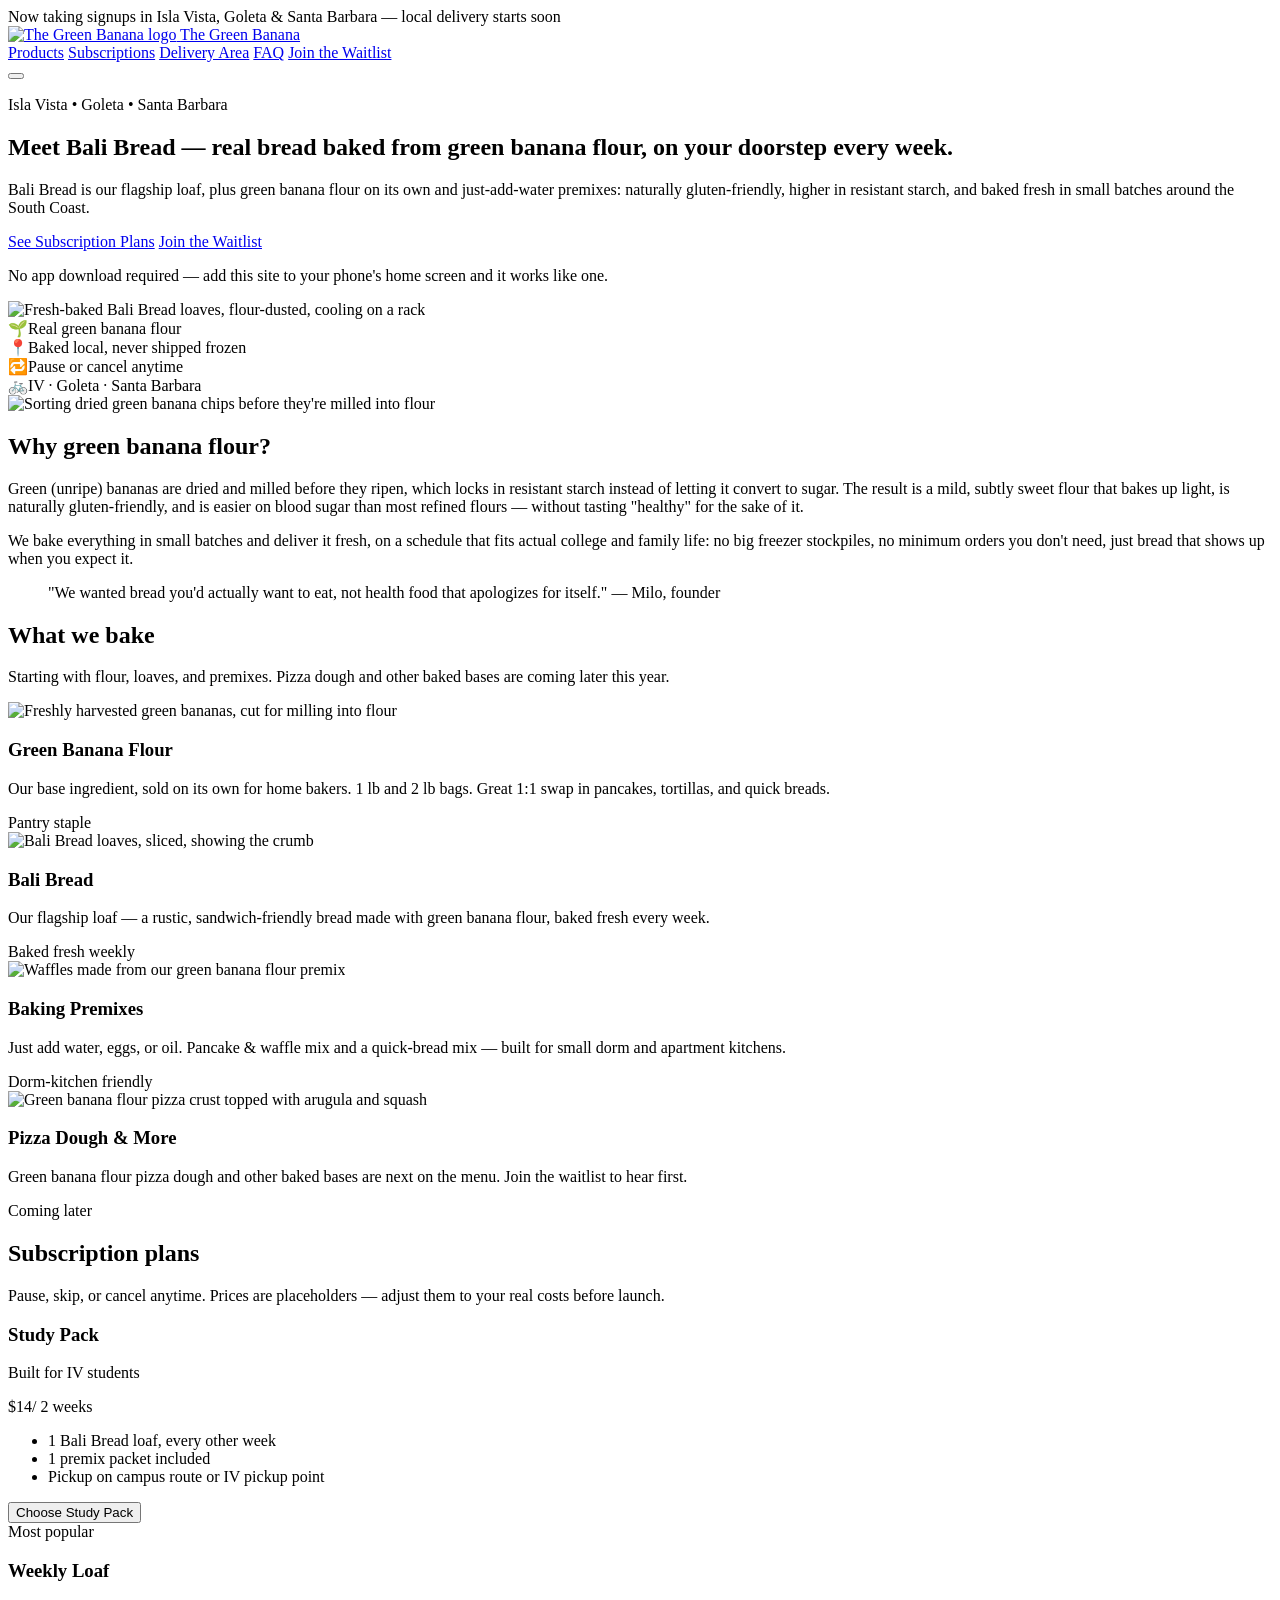
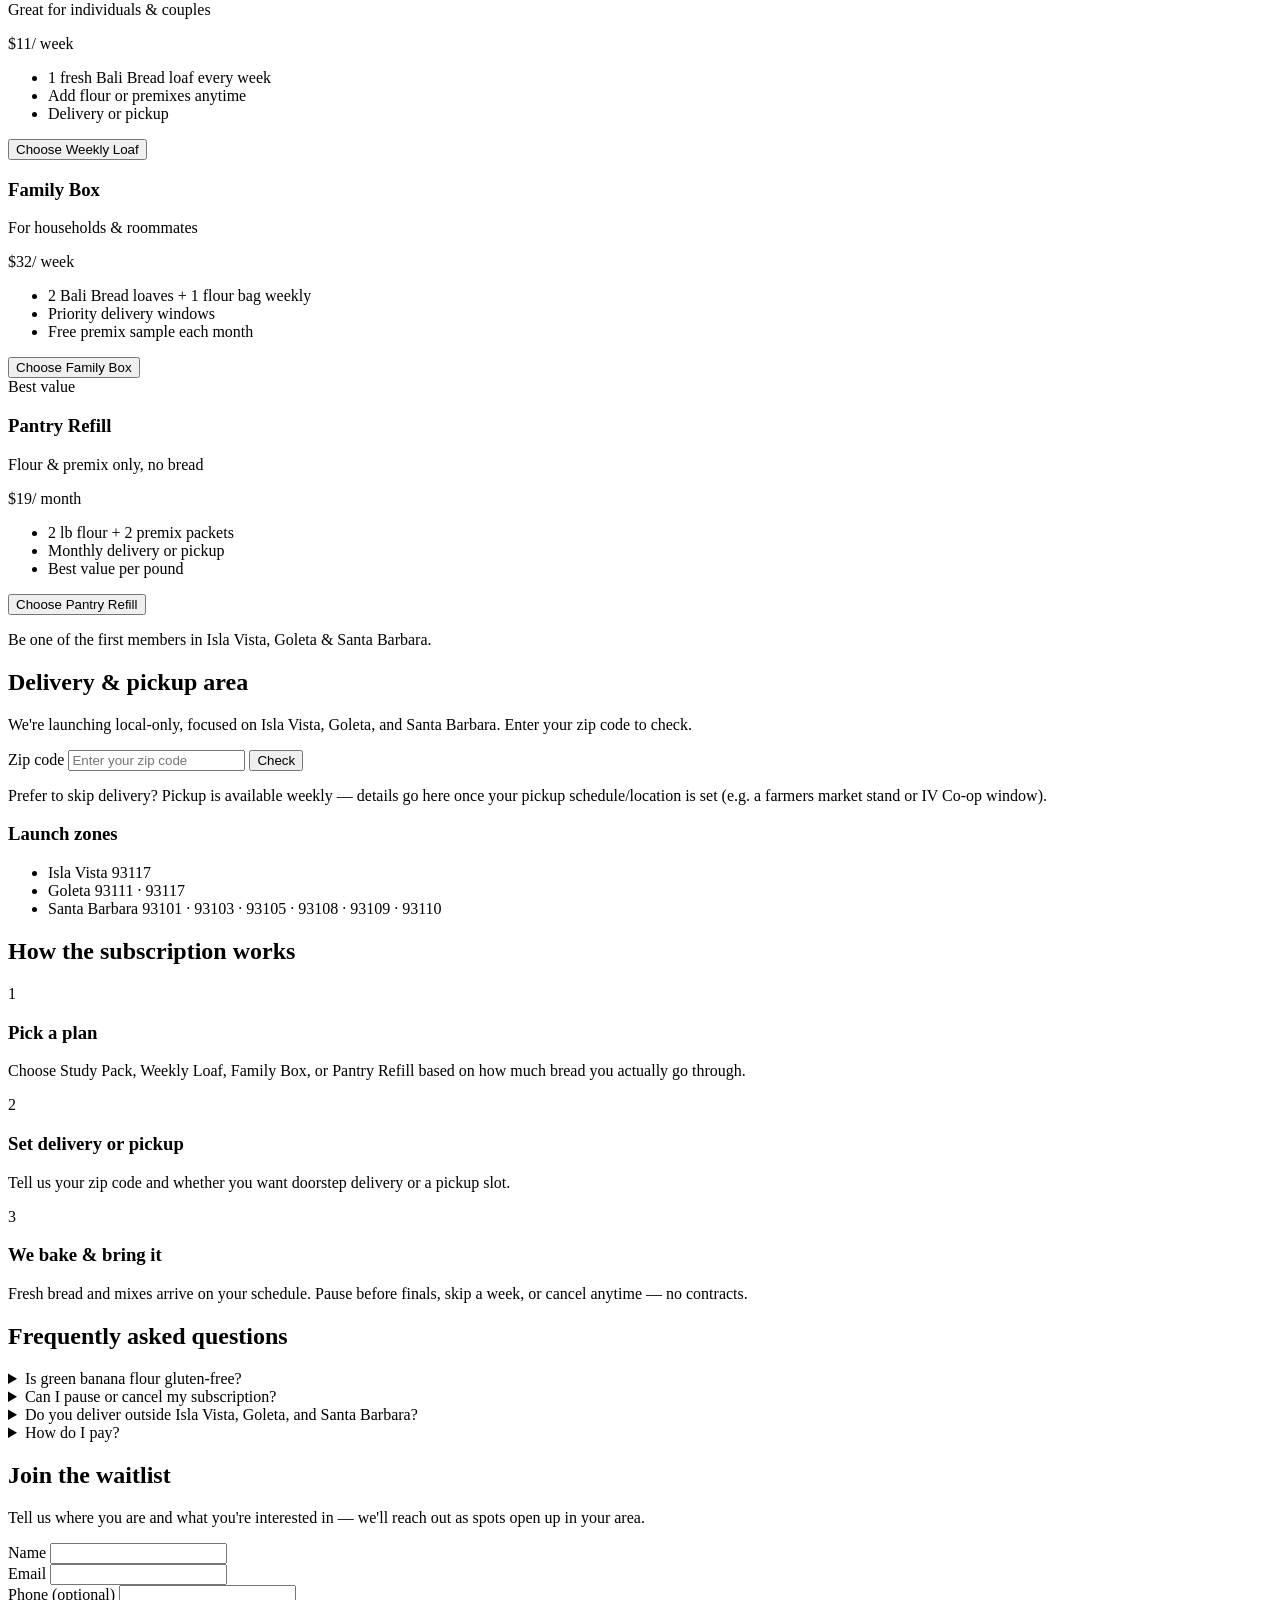
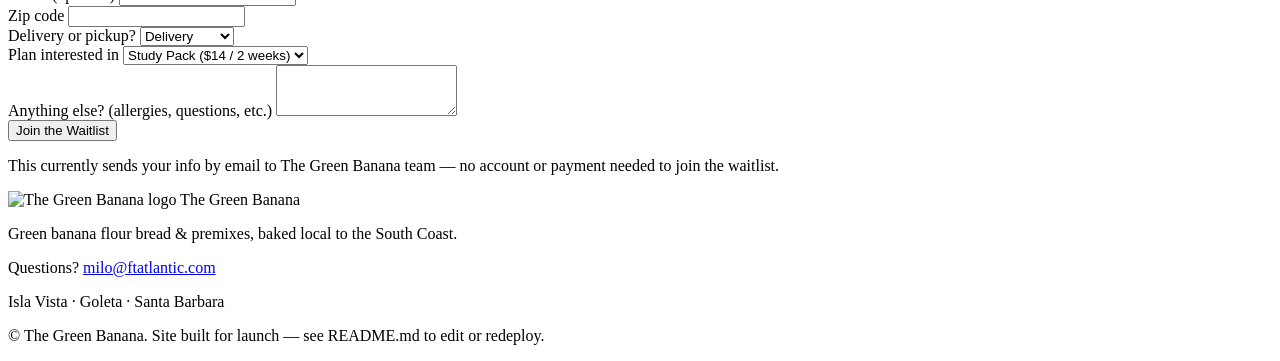
==== index.html @ 86f772ba "Add files via upload" ====
<!DOCTYPE html>
<html lang="en">
<head>
<meta charset="UTF-8">
<meta name="viewport" content="width=device-width, initial-scale=1.0">
<title>The Green Banana — Bali Bread &amp; Green Banana Flour, Delivered in IV, Goleta &amp; Santa Barbara</title>
<meta name="description" content="Weekly and biweekly subscriptions for Bali Bread — our green banana flour loaf — plus flour and baking premixes. Local to Isla Vista, Goleta, and Santa Barbara.">
<meta name="theme-color" content="#265930">
<link rel="manifest" href="manifest.json">
<link rel="icon" href="icons/icon-192.png">
<link rel="apple-touch-icon" href="icons/icon-192.png">
<link rel="preconnect" href="https://fonts.googleapis.com">
<link rel="preconnect" href="https://fonts.gstatic.com" crossorigin>
<link href="https://fonts.googleapis.com/css2?family=Poppins:wght@600;700;800;900&family=Inter:wght@400;500;600;700&display=swap" rel="stylesheet">
<link rel="stylesheet" href="css/style.css">
</head>
<body>

<!-- ============ BRAND NOTES ============ -->
<!--
  Brand: The Green Banana. First product: Bali Bread (our green banana
  flour loaf). Logo/colors are final (pulled from images/logo.png).
  Fonts and remaining copy can still be adjusted — see README.md.
-->

<div class="announce-bar">
  Now taking signups in Isla Vista, Goleta &amp; Santa Barbara &mdash; local delivery starts soon
</div>

<header class="site-header">
  <div class="wrap header-inner">
    <a class="logo" href="#top">
      <img class="logo-mark" src="images/logo.png" alt="The Green Banana logo">
      <span class="logo-text">The Green Banana</span>
    </a>
    <nav class="nav" aria-label="Primary">
      <a href="#products">Products</a>
      <a href="#plans">Subscriptions</a>
      <a href="#delivery">Delivery Area</a>
      <a href="#faq">FAQ</a>
      <a href="#signup" class="nav-cta">Join the Waitlist</a>
    </nav>
    <button class="nav-toggle" id="navToggle" aria-label="Open menu" aria-expanded="false">
      <span></span><span></span><span></span>
    </button>
  </div>
</header>

<main id="top">

  <!-- HERO -->
  <section class="hero">
    <div class="wrap hero-inner">
      <div class="hero-copy">
        <p class="eyebrow">Isla Vista &bull; Goleta &bull; Santa Barbara</p>
        <h1>Meet <span class="accent">Bali Bread</span> — real bread baked from green banana flour, on your doorstep every week.</h1>
        <p class="hero-sub">Bali Bread is our flagship loaf, plus green banana flour on its own and just-add-water premixes: naturally gluten-friendly, higher in resistant starch, and baked fresh in small batches around the South Coast.</p>
        <div class="hero-actions">
          <a href="#plans" class="btn btn-primary">See Subscription Plans</a>
          <a href="#signup" class="btn btn-ghost">Join the Waitlist</a>
        </div>
        <p class="hero-note">No app download required — add this site to your phone's home screen and it works like one.</p>
      </div>
      <div class="hero-art">
        <div class="hero-blob"></div>
        <img class="hero-photo" src="images/hero-bread.jpg" alt="Fresh-baked Bali Bread loaves, flour-dusted, cooling on a rack">
      </div>
    </div>
  </section>

  <!-- BENEFIT STRIP -->
  <section class="benefits">
    <div class="wrap benefits-inner">
      <div class="benefit"><span class="benefit-icon" aria-hidden="true">🌱</span>Real green banana flour</div>
      <div class="benefit"><span class="benefit-icon" aria-hidden="true">📍</span>Baked local, never shipped frozen</div>
      <div class="benefit"><span class="benefit-icon" aria-hidden="true">🔁</span>Pause or cancel anytime</div>
      <div class="benefit"><span class="benefit-icon" aria-hidden="true">🚲</span>IV &middot; Goleta &middot; Santa Barbara</div>
    </div>
  </section>

  <!-- STORY -->
  <section class="story">
    <div class="wrap story-inner">
      <div class="story-art">
        <img class="story-photo" src="images/story-process.jpg" alt="Sorting dried green banana chips before they're milled into flour">
      </div>
      <div class="story-copy">
        <h2>Why green banana flour?</h2>
        <p>Green (unripe) bananas are dried and milled before they ripen, which locks in resistant starch instead of letting it convert to sugar. The result is a mild, subtly sweet flour that bakes up light, is naturally gluten-friendly, and is easier on blood sugar than most refined flours — without tasting "healthy" for the sake of it.</p>
        <p>We bake everything in small batches and deliver it fresh, on a schedule that fits actual college and family life: no big freezer stockpiles, no minimum orders you don't need, just bread that shows up when you expect it.</p>
        <blockquote class="pull-quote">
          "We wanted bread you'd actually want to eat, not health food that apologizes for itself."
          <span class="pull-quote-attr">— Milo, founder</span>
        </blockquote>
      </div>
    </div>
  </section>

  <!-- PRODUCTS -->
  <section id="products" class="products">
    <div class="wrap">
      <h2 class="section-title">What we bake</h2>
      <p class="section-sub">Starting with flour, loaves, and premixes. Pizza dough and other baked bases are coming later this year.</p>

      <div class="product-grid">
        <article class="product-card">
          <div class="product-photo"><img src="images/product-flour.jpg" alt="Freshly harvested green bananas, cut for milling into flour"></div>
          <div class="product-card-body">
            <h3>Green Banana Flour</h3>
            <p>Our base ingredient, sold on its own for home bakers. 1 lb and 2 lb bags. Great 1:1 swap in pancakes, tortillas, and quick breads.</p>
            <span class="tag">Pantry staple</span>
          </div>
        </article>

        <article class="product-card">
          <div class="product-photo"><img src="images/product-bali-bread.jpg" alt="Bali Bread loaves, sliced, showing the crumb"></div>
          <div class="product-card-body">
            <h3>Bali Bread</h3>
            <p>Our flagship loaf — a rustic, sandwich-friendly bread made with green banana flour, baked fresh every week.</p>
            <span class="tag">Baked fresh weekly</span>
          </div>
        </article>

        <article class="product-card">
          <div class="product-photo"><img src="images/product-premixes.jpg" alt="Waffles made from our green banana flour premix"></div>
          <div class="product-card-body">
            <h3>Baking Premixes</h3>
            <p>Just add water, eggs, or oil. Pancake &amp; waffle mix and a quick-bread mix — built for small dorm and apartment kitchens.</p>
            <span class="tag">Dorm-kitchen friendly</span>
          </div>
        </article>

        <article class="product-card product-card--soon">
          <div class="product-photo"><img src="images/product-pizza-soon.jpg" alt="Green banana flour pizza crust topped with arugula and squash"></div>
          <div class="product-card-body">
            <h3>Pizza Dough &amp; More</h3>
            <p>Green banana flour pizza dough and other baked bases are next on the menu. Join the waitlist to hear first.</p>
            <span class="tag tag-soon">Coming later</span>
          </div>
        </article>
      </div>
    </div>
  </section>

  <!-- PLANS -->
  <section id="plans" class="plans">
    <div class="wrap">
      <h2 class="section-title">Subscription plans</h2>
      <p class="section-sub">Pause, skip, or cancel anytime. Prices are placeholders — adjust them to your real costs before launch.</p>

      <div class="plan-grid">

        <article class="plan-card" data-plan="student">
          <h3>Study Pack</h3>
          <p class="plan-audience">Built for IV students</p>
          <p class="plan-price">$14<span>/ 2 weeks</span></p>
          <ul class="plan-features">
            <li>1 Bali Bread loaf, every other week</li>
            <li>1 premix packet included</li>
            <li>Pickup on campus route or IV pickup point</li>
          </ul>
          <button class="btn btn-primary plan-btn" data-plan-name="Study Pack">Choose Study Pack</button>
        </article>

        <article class="plan-card plan-card--popular" data-plan="weekly">
          <div class="plan-ribbon">Most popular</div>
          <h3>Weekly Loaf</h3>
          <p class="plan-audience">Great for individuals &amp; couples</p>
          <p class="plan-price">$11<span>/ week</span></p>
          <ul class="plan-features">
            <li>1 fresh Bali Bread loaf every week</li>
            <li>Add flour or premixes anytime</li>
            <li>Delivery or pickup</li>
          </ul>
          <button class="btn btn-primary plan-btn" data-plan-name="Weekly Loaf">Choose Weekly Loaf</button>
        </article>

        <article class="plan-card" data-plan="family">
          <h3>Family Box</h3>
          <p class="plan-audience">For households &amp; roommates</p>
          <p class="plan-price">$32<span>/ week</span></p>
          <ul class="plan-features">
            <li>2 Bali Bread loaves + 1 flour bag weekly</li>
            <li>Priority delivery windows</li>
            <li>Free premix sample each month</li>
          </ul>
          <button class="btn btn-primary plan-btn" data-plan-name="Family Box">Choose Family Box</button>
        </article>

        <article class="plan-card" data-plan="pantry">
          <div class="plan-ribbon plan-ribbon--alt">Best value</div>
          <h3>Pantry Refill</h3>
          <p class="plan-audience">Flour &amp; premix only, no bread</p>
          <p class="plan-price">$19<span>/ month</span></p>
          <ul class="plan-features">
            <li>2 lb flour + 2 premix packets</li>
            <li>Monthly delivery or pickup</li>
            <li>Best value per pound</li>
          </ul>
          <button class="btn btn-primary plan-btn" data-plan-name="Pantry Refill">Choose Pantry Refill</button>
        </article>

      </div>
      <p class="plan-founding">Be one of the first members in Isla Vista, Goleta &amp; Santa Barbara.</p>
      <p class="plan-fineprint" id="checkoutNote"></p>
    </div>
  </section>

  <!-- DELIVERY AREA -->
  <section id="delivery" class="delivery">
    <div class="wrap delivery-inner">
      <div>
        <h2 class="section-title">Delivery &amp; pickup area</h2>
        <p class="section-sub">We're launching local-only, focused on Isla Vista, Goleta, and Santa Barbara. Enter your zip code to check.</p>
        <form id="zipForm" class="zip-form" autocomplete="off">
          <label for="zipInput" class="visually-hidden">Zip code</label>
          <input type="text" id="zipInput" inputmode="numeric" pattern="[0-9]{5}" maxlength="5" placeholder="Enter your zip code" required>
          <button type="submit" class="btn btn-primary">Check</button>
        </form>
        <p id="zipResult" class="zip-result" role="status"></p>
        <p class="delivery-note">Prefer to skip delivery? Pickup is available weekly — details go here once your pickup schedule/location is set (e.g. a farmers market stand or IV Co-op window).</p>
      </div>
      <div class="delivery-zones" aria-hidden="true">
        <h3>Launch zones</h3>
        <ul>
          <li>Isla Vista <span>93117</span></li>
          <li>Goleta <span>93111 &middot; 93117</span></li>
          <li>Santa Barbara <span>93101 &middot; 93103 &middot; 93105 &middot; 93108 &middot; 93109 &middot; 93110</span></li>
        </ul>
      </div>
    </div>
  </section>

  <!-- HOW IT WORKS -->
  <section class="how">
    <div class="wrap">
      <h2 class="section-title">How the subscription works</h2>
      <div class="how-grid">
        <div class="how-step">
          <div class="how-num">1</div>
          <h3>Pick a plan</h3>
          <p>Choose Study Pack, Weekly Loaf, Family Box, or Pantry Refill based on how much bread you actually go through.</p>
        </div>
        <div class="how-step">
          <div class="how-num">2</div>
          <h3>Set delivery or pickup</h3>
          <p>Tell us your zip code and whether you want doorstep delivery or a pickup slot.</p>
        </div>
        <div class="how-step">
          <div class="how-num">3</div>
          <h3>We bake &amp; bring it</h3>
          <p>Fresh bread and mixes arrive on your schedule. Pause before finals, skip a week, or cancel anytime — no contracts.</p>
        </div>
      </div>
    </div>
  </section>

  <!-- FAQ -->
  <section id="faq" class="faq">
    <div class="wrap">
      <h2 class="section-title">Frequently asked questions</h2>
      <div class="faq-list">
        <details>
          <summary>Is green banana flour gluten-free?</summary>
          <p>Green banana flour itself is naturally gluten-free. Some of our loaves are blended with wheat flour for texture — check each product's label. A fully gluten-free loaf option can be added here once you confirm your recipes and kitchen cross-contamination setup.</p>
        </details>
        <details>
          <summary>Can I pause or cancel my subscription?</summary>
          <p>Yes — pause, skip a delivery, change your plan, or cancel anytime from your confirmation email or by contacting us directly. (Self-service plan management can be added once real payments are connected — see the launch guide.)</p>
        </details>
        <details>
          <summary>Do you deliver outside Isla Vista, Goleta, and Santa Barbara?</summary>
          <p>Not yet. We're starting hyper-local so every loaf is fresh. Join the waitlist and tell us your area — expansion plans will follow demand.</p>
        </details>
        <details>
          <summary>How do I pay?</summary>
          <p>We're finalizing online payments. For now, join the waitlist and we'll follow up with how to start your subscription and pay for your first box.</p>
        </details>
      </div>
    </div>
  </section>

  <!-- SIGNUP -->
  <section id="signup" class="signup">
    <div class="wrap signup-inner">
      <div>
        <h2 class="section-title">Join the waitlist</h2>
        <p class="section-sub">Tell us where you are and what you're interested in — we'll reach out as spots open up in your area.</p>
      </div>
      <form id="signupForm" class="signup-form">
        <div class="form-row">
          <label for="nameInput">Name</label>
          <input type="text" id="nameInput" name="name" required>
        </div>
        <div class="form-row">
          <label for="emailInput">Email</label>
          <input type="email" id="emailInput" name="email" required>
        </div>
        <div class="form-row">
          <label for="phoneInput">Phone (optional)</label>
          <input type="tel" id="phoneInput" name="phone">
        </div>
        <div class="form-row">
          <label for="signupZip">Zip code</label>
          <input type="text" id="signupZip" name="zip" inputmode="numeric" pattern="[0-9]{5}" maxlength="5" required>
        </div>
        <div class="form-row">
          <label for="fulfillmentSelect">Delivery or pickup?</label>
          <select id="fulfillmentSelect" name="fulfillment">
            <option value="Delivery">Delivery</option>
            <option value="Pickup">Pickup</option>
            <option value="Not sure yet">Not sure yet</option>
          </select>
        </div>
        <div class="form-row">
          <label for="planSelect">Plan interested in</label>
          <select id="planSelect" name="plan">
            <option value="Study Pack">Study Pack ($14 / 2 weeks)</option>
            <option value="Weekly Loaf">Weekly Loaf ($11 / week)</option>
            <option value="Family Box">Family Box ($32 / week)</option>
            <option value="Pantry Refill">Pantry Refill ($19 / month)</option>
            <option value="Not sure yet">Not sure yet</option>
          </select>
        </div>
        <div class="form-row form-row--full">
          <label for="notesInput">Anything else? (allergies, questions, etc.)</label>
          <textarea id="notesInput" name="notes" rows="3"></textarea>
        </div>
        <button type="submit" class="btn btn-primary form-submit">Join the Waitlist</button>
        <p id="signupStatus" class="signup-status" role="status"></p>
        <p class="signup-fineprint">This currently sends your info by email to The Green Banana team — no account or payment needed to join the waitlist.</p>
      </form>
    </div>
  </section>

</main>

<footer class="site-footer">
  <div class="wrap footer-inner">
    <div>
      <img class="logo-mark logo-mark--footer" src="images/logo.png" alt="The Green Banana logo">
      <span class="logo-text">The Green Banana</span>
      <p class="footer-tag">Green banana flour bread &amp; premixes, baked local to the South Coast.</p>
    </div>
    <div class="footer-contact">
      <p>Questions? <a href="mailto:milo@ftatlantic.com">milo@ftatlantic.com</a></p>
      <p class="footer-note">Isla Vista &middot; Goleta &middot; Santa Barbara</p>
    </div>
  </div>
  <p class="footer-fine">&copy; <span id="year"></span> The Green Banana. Site built for launch — see README.md to edit or redeploy.</p>
</footer>

<script src="js/app.js"></script>
</body>
</html>
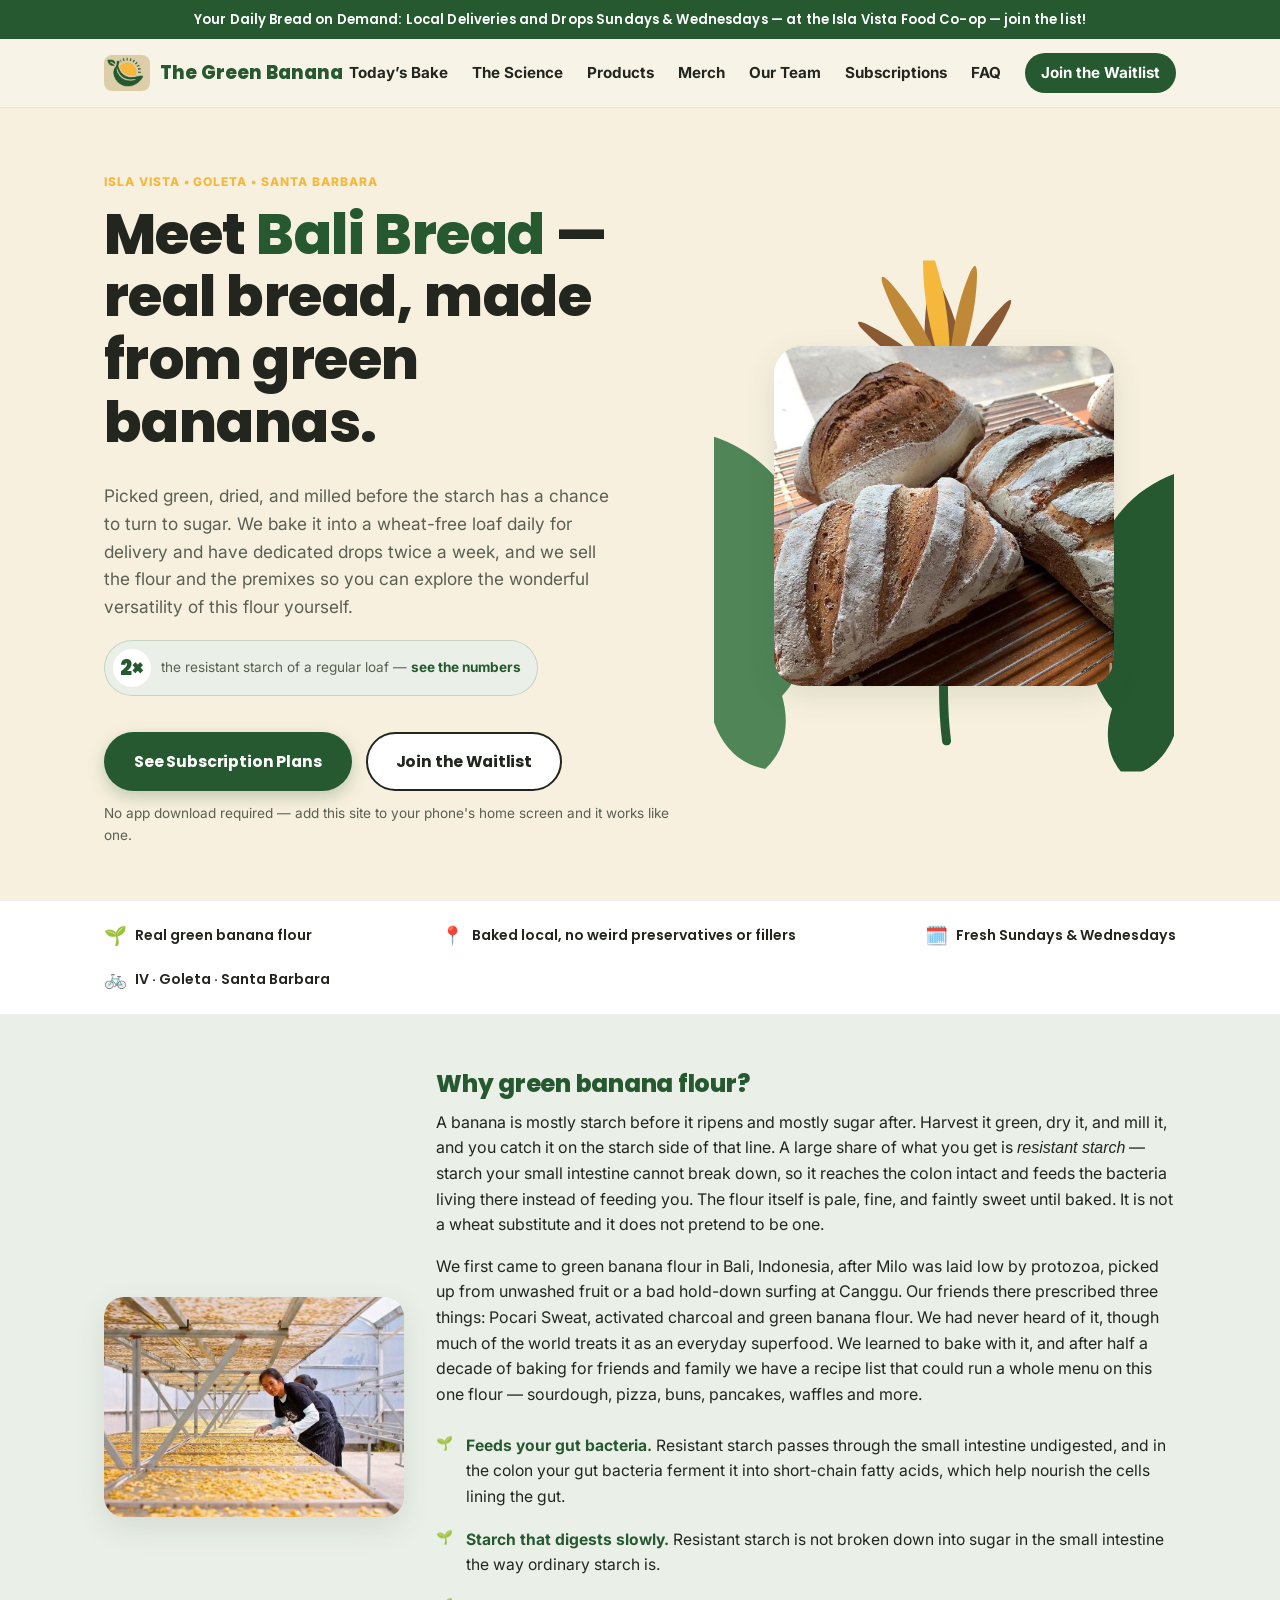
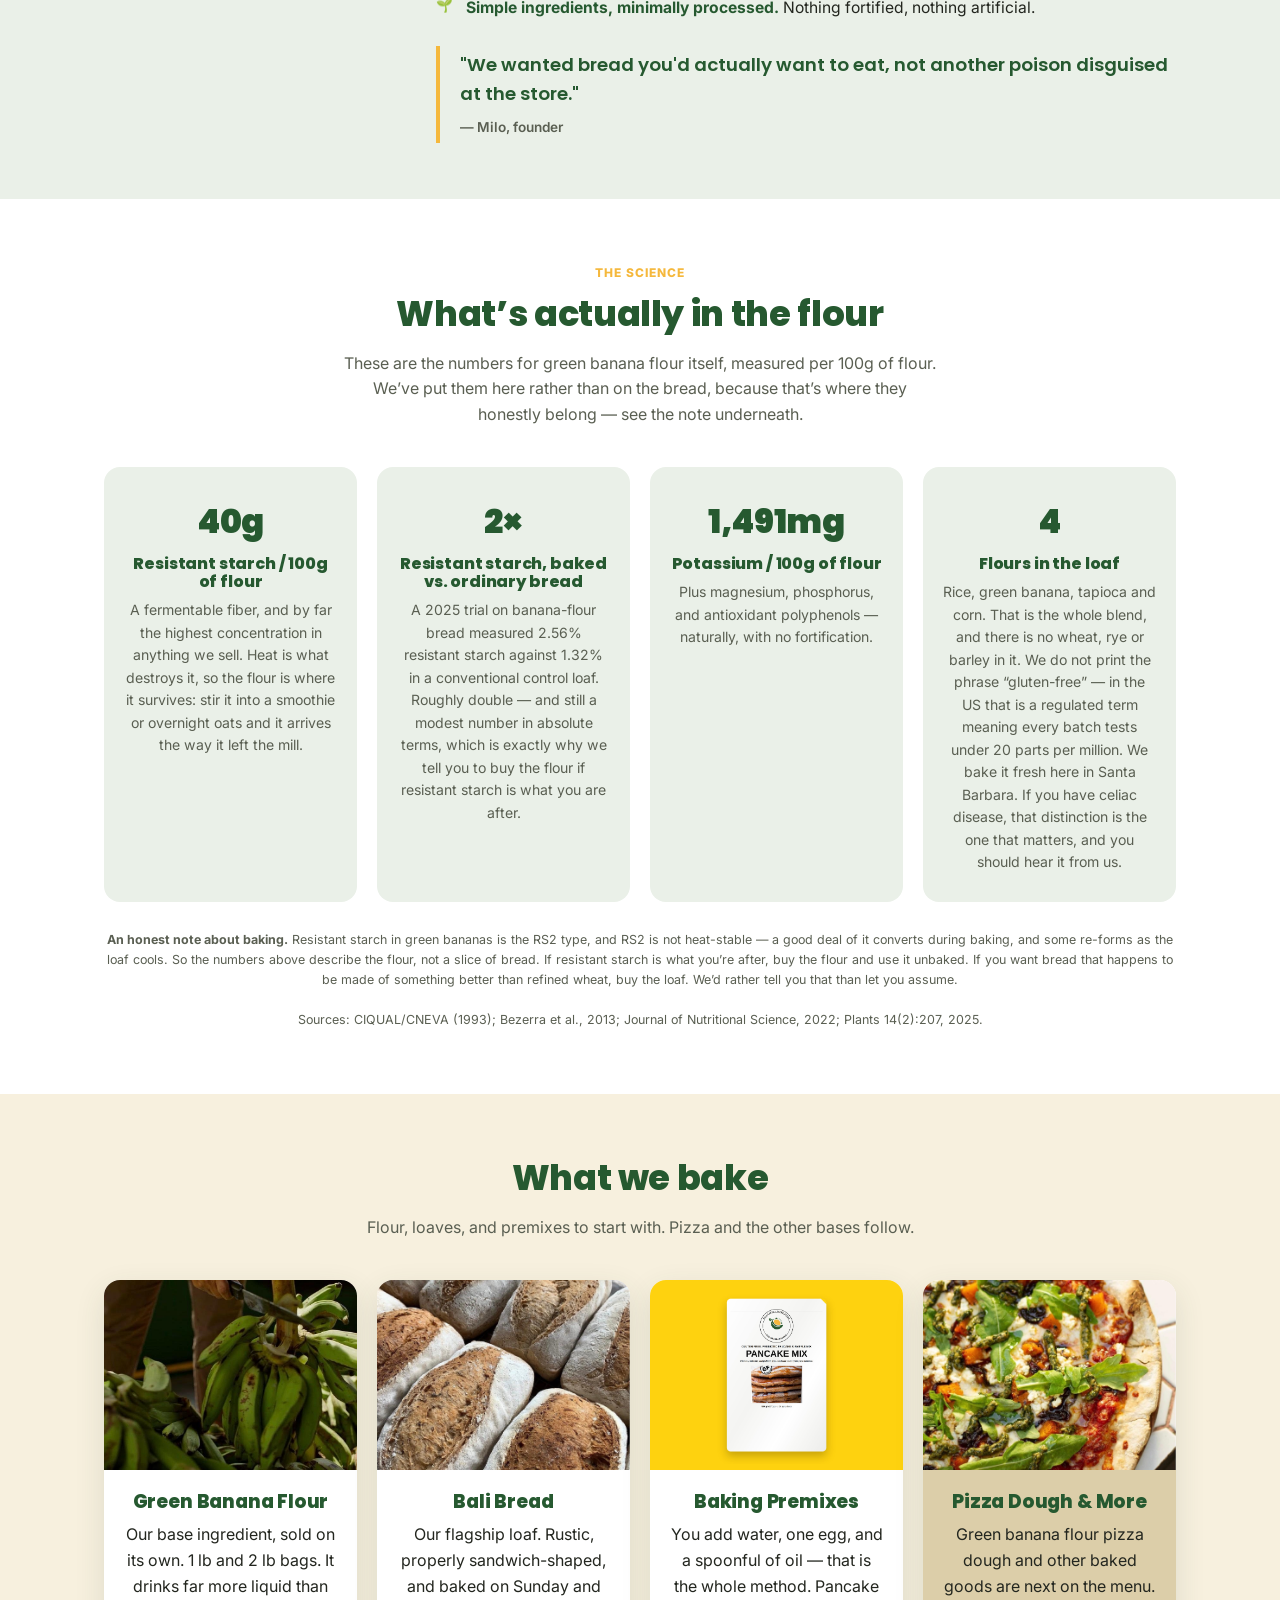
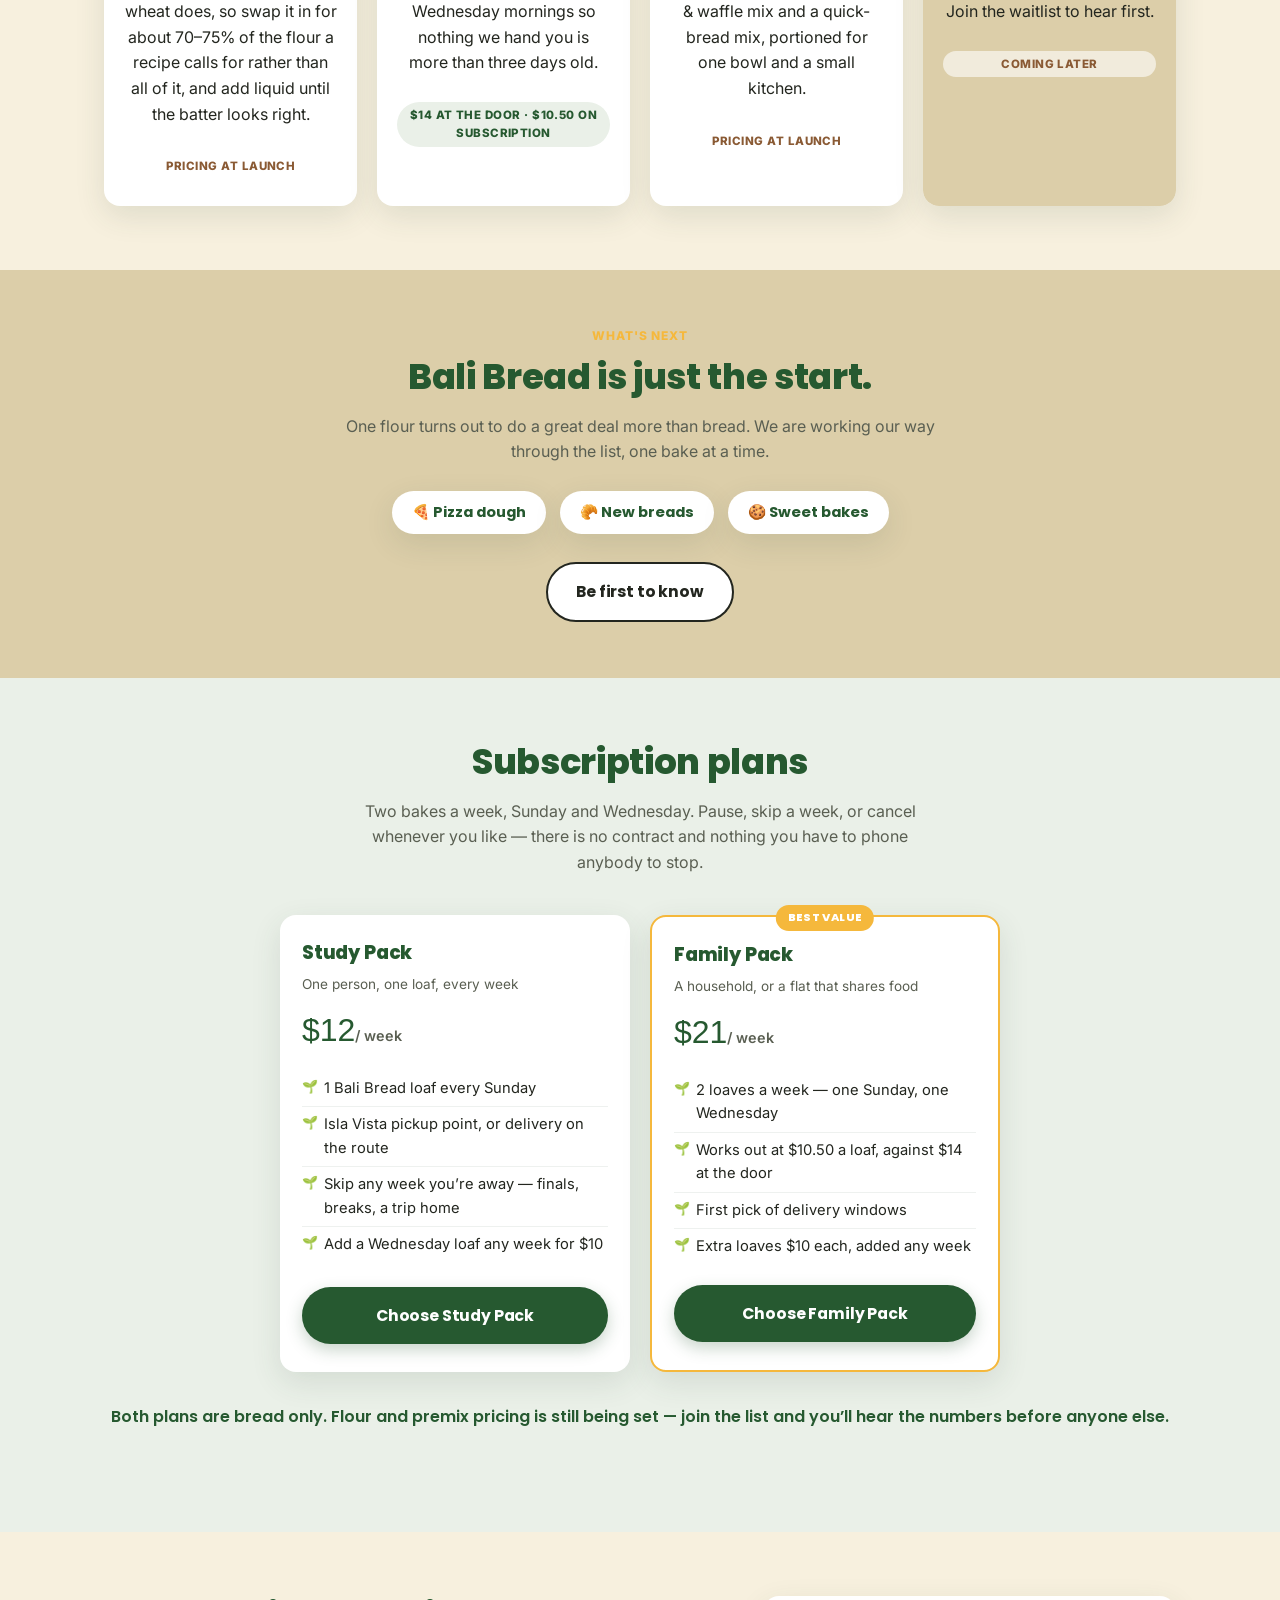
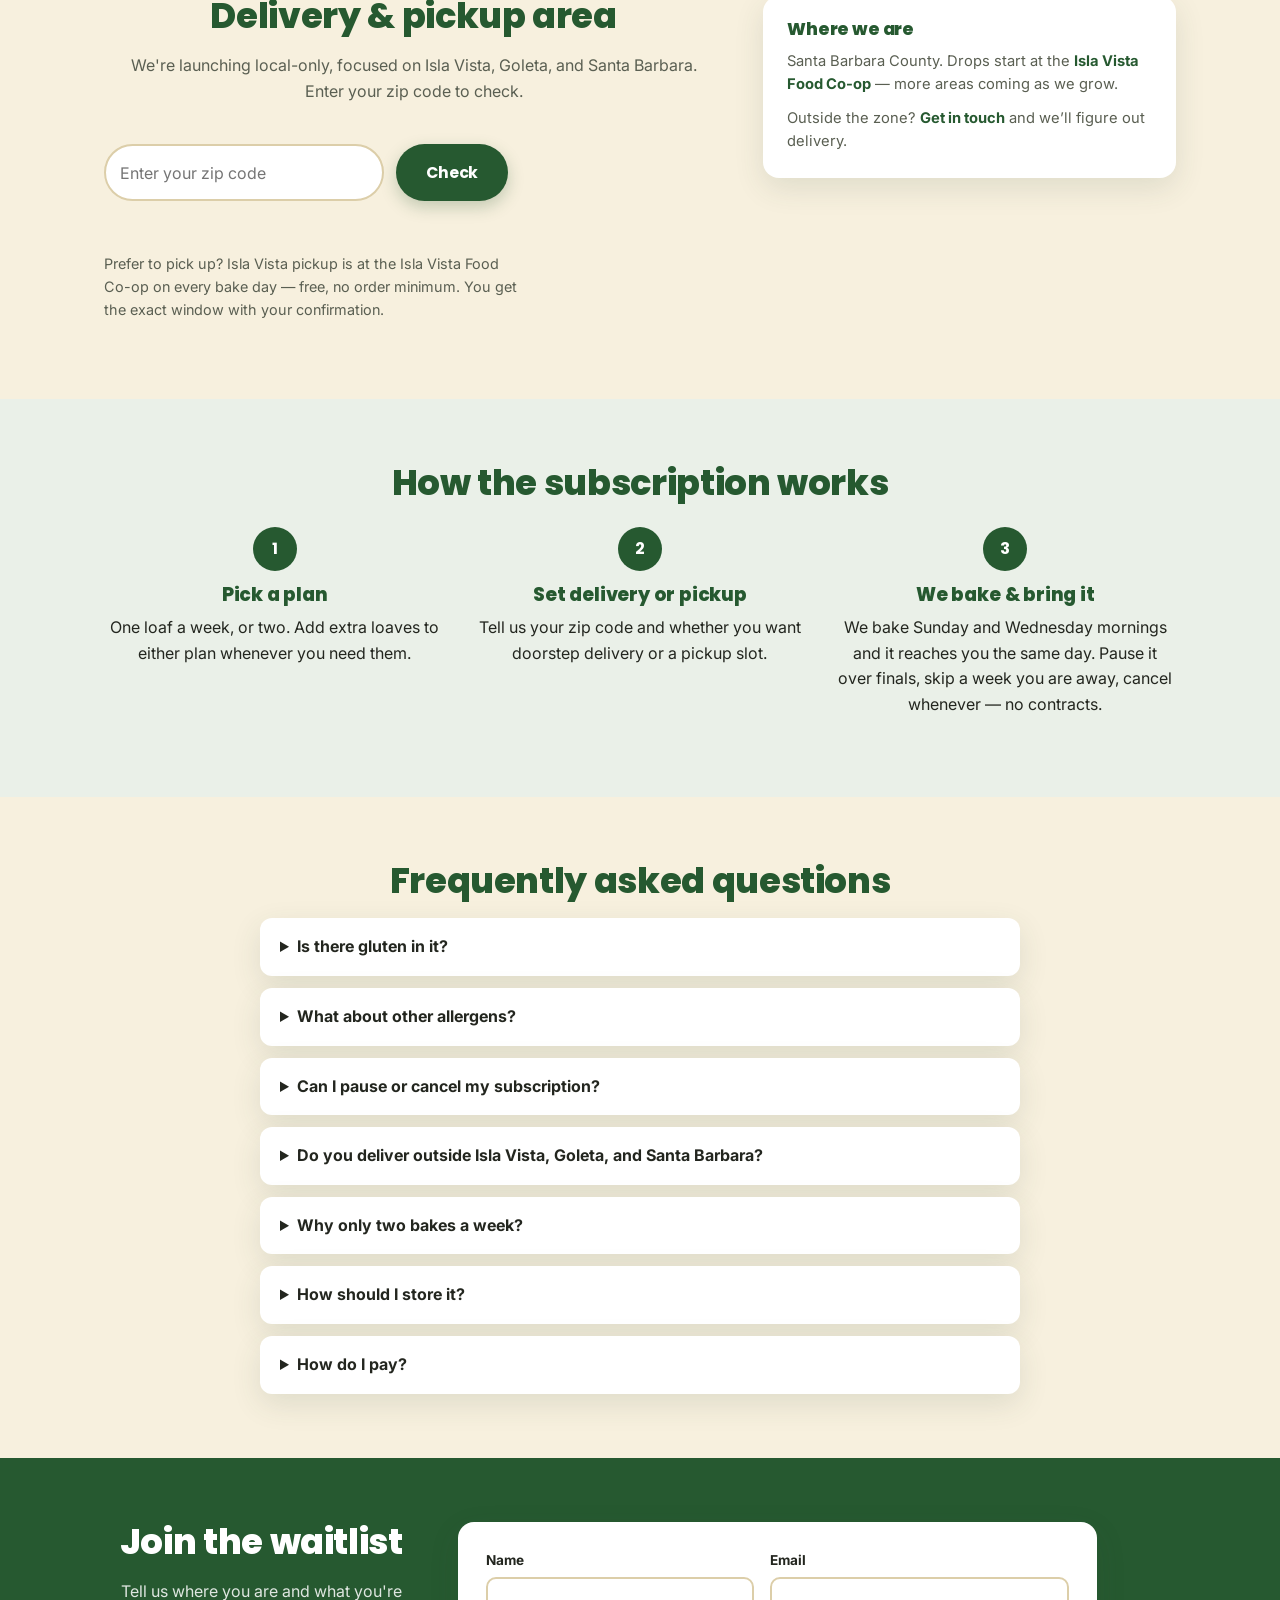
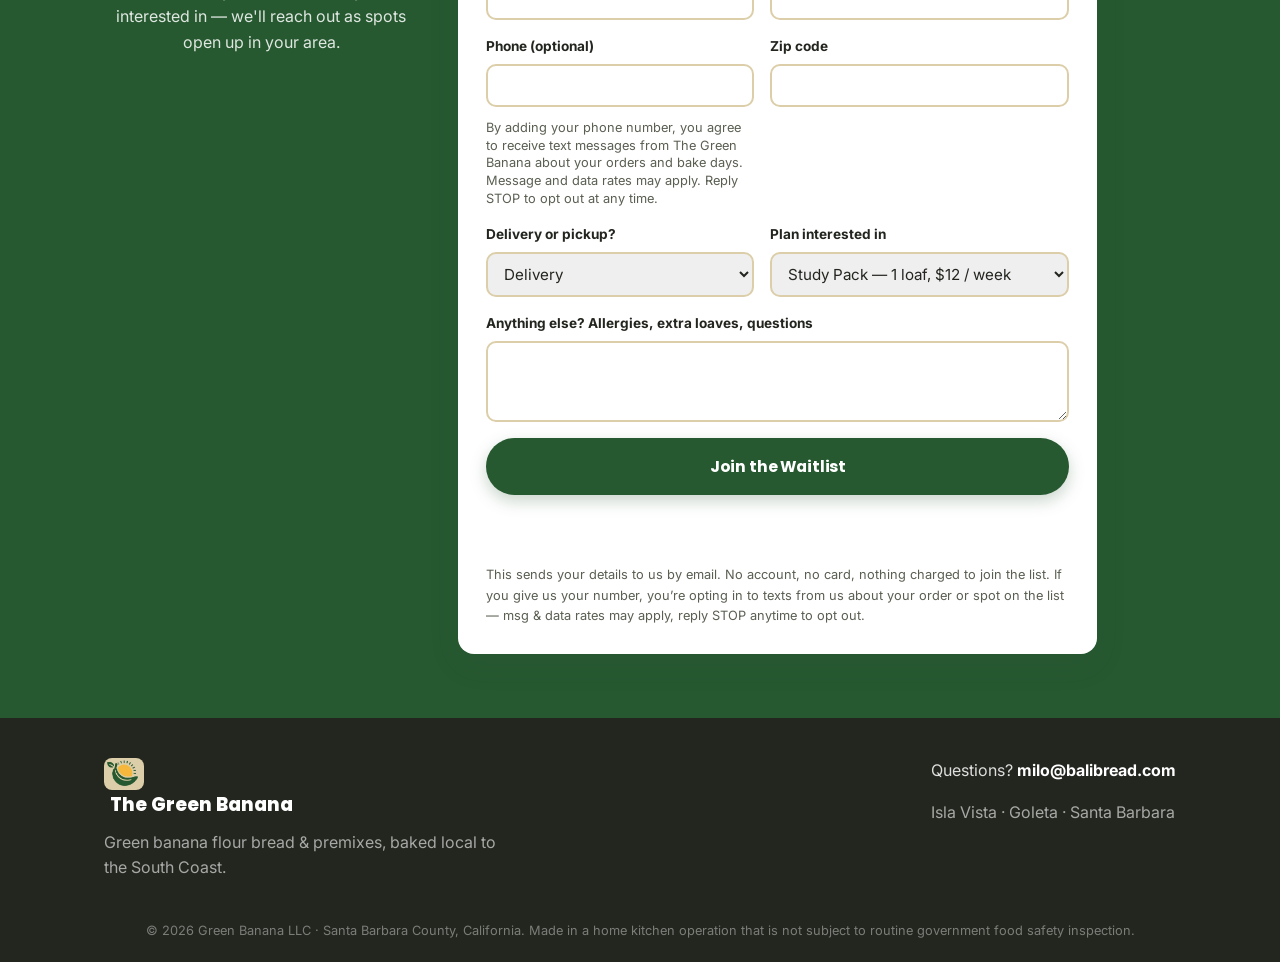
==== commit 9d6e573b: "Add files via upload" ====
--- a/index.html
+++ b/index.html
@@ -4,7 +4,7 @@
 <meta charset="UTF-8">
 <meta name="viewport" content="width=device-width, initial-scale=1.0">
 <title>The Green Banana — Bali Bread &amp; Green Banana Flour, Delivered in IV, Goleta &amp; Santa Barbara</title>
-<meta name="description" content="Weekly and biweekly subscriptions for Bali Bread — our green banana flour loaf — plus flour and baking premixes. Local to Isla Vista, Goleta, and Santa Barbara.">
+<meta name="description" content="Bali Bread — a wheat-free sandwich loaf built on green banana flour — plus flour and baking premixes. Baked Sundays and Wednesdays in Isla Vista, Goleta and Santa Barbara.">
 <meta name="theme-color" content="#265930">
 <link rel="manifest" href="manifest.json">
 <link rel="icon" href="icons/icon-192.png">
@@ -18,13 +18,12 @@
 
 <!-- ============ BRAND NOTES ============ -->
 <!--
-  Brand: The Green Banana. First product: Bali Bread (our green banana
-  flour loaf). Logo/colors are final (pulled from images/logo.png).
-  Fonts and remaining copy can still be adjusted — see README.md.
+  Brand: The Green Banana. Bread brand: Bali Bread.
+  Green Banana LLC, Santa Barbara County, California.
 -->
 
 <div class="announce-bar">
-  Now taking signups in Isla Vista, Goleta &amp; Santa Barbara &mdash; local delivery starts soon
+  Your Daily Bread on Demand: Local Deliveries and Drops Sundays &amp; Wednesdays &mdash; at the Isla Vista Food Co-op &mdash; join the list!
 </div>
 
 <header class="site-header">
@@ -34,9 +33,12 @@
       <span class="logo-text">The Green Banana</span>
     </a>
     <nav class="nav" aria-label="Primary">
+      <a href="drop.html">Today&rsquo;s Bake</a>
+      <a href="#nutrition">The Science</a>
       <a href="#products">Products</a>
+      <a href="merch.html">Merch</a>
+      <a href="team.html">Our Team</a>
       <a href="#plans">Subscriptions</a>
-      <a href="#delivery">Delivery Area</a>
       <a href="#faq">FAQ</a>
       <a href="#signup" class="nav-cta">Join the Waitlist</a>
     </nav>
@@ -53,8 +55,12 @@
     <div class="wrap hero-inner">
       <div class="hero-copy">
         <p class="eyebrow">Isla Vista &bull; Goleta &bull; Santa Barbara</p>
-        <h1>Meet <span class="accent">Bali Bread</span> — real bread baked from green banana flour, on your doorstep every week.</h1>
-        <p class="hero-sub">Bali Bread is our flagship loaf, plus green banana flour on its own and just-add-water premixes: naturally gluten-friendly, higher in resistant starch, and baked fresh in small batches around the South Coast.</p>
+        <h1>Meet <span class="accent">Bali Bread</span> &mdash; real bread, made from green bananas.</h1>
+        <p class="hero-sub">Picked green, dried, and milled before the starch has a chance to turn to sugar. We bake it into a wheat-free loaf daily for delivery and have dedicated drops twice a week, and we sell the flour and the premixes so you can explore the wonderful versatility of this flour yourself.</p>
+        <div class="hero-stat">
+          <span class="hero-stat-num">2&times;</span>
+          <span class="hero-stat-label">the resistant starch of a regular loaf &mdash; <a href="#nutrition">see the numbers</a></span>
+        </div>
         <div class="hero-actions">
           <a href="#plans" class="btn btn-primary">See Subscription Plans</a>
           <a href="#signup" class="btn btn-ghost">Join the Waitlist</a>
@@ -62,7 +68,21 @@
         <p class="hero-note">No app download required — add this site to your phone's home screen and it works like one.</p>
       </div>
       <div class="hero-art">
-        <div class="hero-blob"></div>
+        <div class="hero-bloom" aria-hidden="true">
+          <svg viewBox="0 0 360 400">
+            <path fill="var(--green-mid)" opacity=".9" transform="translate(40,398) rotate(-16) scale(.95)" d="M0,0 C18,-9 30,-27 30,-54 C30,-54 80,-80 85,-168 C89,-230 53,-274 0,-292 C-53,-274 -89,-230 -85,-168 C-80,-80 -30,-54 -30,-54 C-30,-27 -18,-9 0,0 Z"/>
+            <path fill="var(--green-deep)" transform="translate(322,404) rotate(18) scale(.88)" d="M0,0 C18,-9 30,-27 30,-54 C30,-54 80,-80 85,-168 C89,-230 53,-274 0,-292 C-53,-274 -89,-230 -85,-168 C-80,-80 -30,-54 -30,-54 C-30,-27 -18,-9 0,0 Z"/>
+            <path d="M182,376 C172,296 198,236 176,166 C168,136 176,114 184,98" fill="none" stroke="var(--green-deep)" stroke-width="7" stroke-linecap="round"/>
+            <g transform="translate(184,100) rotate(-8)">
+              <path fill="var(--crust)" d="M-13,8 C-20,-26 -10,-68 0,-96 C10,-68 20,-26 13,8 C8,17 -8,17 -13,8 Z"/>
+              <path fill="var(--crust)" transform="rotate(-46) scale(.9)" d="M0,0 C6,-27 9,-59 3,-91 C1,-100 -1,-100 -3,-91 C-9,-59 -6,-27 0,0 Z"/>
+              <path fill="var(--flame)" transform="rotate(-23) scale(1.04)" d="M0,0 C6,-27 9,-59 3,-91 C1,-100 -1,-100 -3,-91 C-9,-59 -6,-27 0,0 Z"/>
+              <path fill="var(--gold)" transform="rotate(-1) scale(1.18)" d="M0,0 C6,-27 9,-59 3,-91 C1,-100 -1,-100 -3,-91 C-9,-59 -6,-27 0,0 Z"/>
+              <path fill="var(--flame)" transform="rotate(20) scale(1.0)" d="M0,0 C6,-27 9,-59 3,-91 C1,-100 -1,-100 -3,-91 C-9,-59 -6,-27 0,0 Z"/>
+              <path fill="var(--crust)" transform="rotate(43) scale(.86)" d="M0,0 C6,-27 9,-59 3,-91 C1,-100 -1,-100 -3,-91 C-9,-59 -6,-27 0,0 Z"/>
+            </g>
+          </svg>
+        </div>
         <img class="hero-photo" src="images/hero-bread.jpg" alt="Fresh-baked Bali Bread loaves, flour-dusted, cooling on a rack">
       </div>
     </div>
@@ -72,8 +92,8 @@
   <section class="benefits">
     <div class="wrap benefits-inner">
       <div class="benefit"><span class="benefit-icon" aria-hidden="true">🌱</span>Real green banana flour</div>
-      <div class="benefit"><span class="benefit-icon" aria-hidden="true">📍</span>Baked local, never shipped frozen</div>
-      <div class="benefit"><span class="benefit-icon" aria-hidden="true">🔁</span>Pause or cancel anytime</div>
+      <div class="benefit"><span class="benefit-icon" aria-hidden="true">📍</span>Baked local, no weird preservatives or fillers</div>
+      <div class="benefit"><span class="benefit-icon" aria-hidden="true">🗓️</span>Fresh Sundays &amp; Wednesdays</div>
       <div class="benefit"><span class="benefit-icon" aria-hidden="true">🚲</span>IV &middot; Goleta &middot; Santa Barbara</div>
     </div>
   </section>
@@ -86,13 +106,50 @@
       </div>
       <div class="story-copy">
         <h2>Why green banana flour?</h2>
-        <p>Green (unripe) bananas are dried and milled before they ripen, which locks in resistant starch instead of letting it convert to sugar. The result is a mild, subtly sweet flour that bakes up light, is naturally gluten-friendly, and is easier on blood sugar than most refined flours — without tasting "healthy" for the sake of it.</p>
-        <p>We bake everything in small batches and deliver it fresh, on a schedule that fits actual college and family life: no big freezer stockpiles, no minimum orders you don't need, just bread that shows up when you expect it.</p>
+        <p>A banana is mostly starch before it ripens and mostly sugar after. Harvest it green, dry it, and mill it, and you catch it on the starch side of that line. A large share of what you get is <em>resistant starch</em> &mdash; starch your small intestine cannot break down, so it reaches the colon intact and feeds the bacteria living there instead of feeding you. The flour itself is pale, fine, and faintly sweet until baked. It is not a wheat substitute and it does not pretend to be one.</p>
+        <p>We first came to green banana flour in Bali, Indonesia, after Milo was laid low by protozoa, picked up from unwashed fruit or a bad hold-down surfing at Canggu. Our friends there prescribed three things: Pocari Sweat, activated charcoal and green banana flour. We had never heard of it, though much of the world treats it as an everyday superfood. We learned to bake with it, and after half a decade of baking for friends and family we have a recipe list that could run a whole menu on this one flour &mdash; sourdough, pizza, buns, pancakes, waffles and more.</p>
+        <ul class="benefit-points">
+          <li><strong>Feeds your gut bacteria.</strong> Resistant starch passes through the small intestine undigested, and in the colon your gut bacteria ferment it into short-chain fatty acids, which help nourish the cells lining the gut.</li>
+          <li><strong>Starch that digests slowly.</strong> Resistant starch is not broken down into sugar in the small intestine the way ordinary starch is.</li>
+          <li><strong>Simple ingredients, minimally processed.</strong> Nothing fortified, nothing artificial.</li>
+        </ul>
         <blockquote class="pull-quote">
-          "We wanted bread you'd actually want to eat, not health food that apologizes for itself."
+          "We wanted bread you'd actually want to eat, not another poison disguised at the store."
           <span class="pull-quote-attr">— Milo, founder</span>
         </blockquote>
       </div>
+    </div>
+  </section>
+
+  <!-- NUTRITION / SCIENCE -->
+  <section id="nutrition" class="nutrition">
+    <div class="wrap">
+      <p class="eyebrow eyebrow--center">The Science</p>
+      <h2 class="section-title">What&rsquo;s actually in the flour</h2>
+      <p class="section-sub">These are the numbers for green banana flour itself, measured per 100g of flour. We&rsquo;ve put them here rather than on the bread, because that&rsquo;s where they honestly belong &mdash; see the note underneath.</p>
+      <div class="nutrition-grid">
+        <div class="nutrition-card">
+          <span class="nutrition-stat">40g</span>
+          <h3>Resistant starch / 100g of flour</h3>
+          <p>A fermentable fiber, and by far the highest concentration in anything we sell. Heat is what destroys it, so the flour is where it survives: stir it into a smoothie or overnight oats and it arrives the way it left the mill.</p>
+        </div>
+        <div class="nutrition-card">
+          <span class="nutrition-stat">2&times;</span>
+          <h3>Resistant starch, baked vs. ordinary bread</h3>
+          <p>A 2025 trial on banana-flour bread measured 2.56% resistant starch against 1.32% in a conventional control loaf. Roughly double &mdash; and still a modest number in absolute terms, which is exactly why we tell you to buy the flour if resistant starch is what you are after.</p>
+        </div>
+        <div class="nutrition-card">
+          <span class="nutrition-stat">1,491mg</span>
+          <h3>Potassium / 100g of flour</h3>
+          <p>Plus magnesium, phosphorus, and antioxidant polyphenols — naturally, with no fortification.</p>
+        </div>
+        <div class="nutrition-card">
+          <span class="nutrition-stat">4</span>
+          <h3>Flours in the loaf</h3>
+          <p>Rice, green banana, tapioca and corn. That is the whole blend, and there is no wheat, rye or barley in it. We do not print the phrase &ldquo;gluten-free&rdquo; &mdash; in the US that is a regulated term meaning every batch tests under 20 parts per million. We bake it fresh here in Santa Barbara. If you have celiac disease, that distinction is the one that matters, and you should hear it from us.</p>
+        </div>
+      </div>
+      <p class="nutrition-source"><strong>An honest note about baking.</strong> Resistant starch in green bananas is the RS2 type, and RS2 is not heat-stable &mdash; a good deal of it converts during baking, and some re-forms as the loaf cools. So the numbers above describe the flour, not a slice of bread. If resistant starch is what you&rsquo;re after, buy the flour and use it unbaked. If you want bread that happens to be made of something better than refined wheat, buy the loaf. We&rsquo;d rather tell you that than let you assume.<br><br>Sources: CIQUAL/CNEVA (1993); Bezerra et al., 2013; Journal of Nutritional Science, 2022; Plants 14(2):207, 2025.</p>
     </div>
   </section>
 
@@ -100,15 +157,15 @@
   <section id="products" class="products">
     <div class="wrap">
       <h2 class="section-title">What we bake</h2>
-      <p class="section-sub">Starting with flour, loaves, and premixes. Pizza dough and other baked bases are coming later this year.</p>
+      <p class="section-sub">Flour, loaves, and premixes to start with. Pizza and the other bases follow.</p>
 
       <div class="product-grid">
         <article class="product-card">
           <div class="product-photo"><img src="images/product-flour.jpg" alt="Freshly harvested green bananas, cut for milling into flour"></div>
           <div class="product-card-body">
             <h3>Green Banana Flour</h3>
-            <p>Our base ingredient, sold on its own for home bakers. 1 lb and 2 lb bags. Great 1:1 swap in pancakes, tortillas, and quick breads.</p>
-            <span class="tag">Pantry staple</span>
+            <p>Our base ingredient, sold on its own. 1 lb and 2 lb bags. It drinks far more liquid than wheat does, so swap it in for about 70&ndash;75% of the flour a recipe calls for rather than all of it, and add liquid until the batter looks right.</p>
+            <span class="tag tag-soon">Pricing at launch</span>
           </div>
         </article>
 
@@ -116,17 +173,17 @@
           <div class="product-photo"><img src="images/product-bali-bread.jpg" alt="Bali Bread loaves, sliced, showing the crumb"></div>
           <div class="product-card-body">
             <h3>Bali Bread</h3>
-            <p>Our flagship loaf — a rustic, sandwich-friendly bread made with green banana flour, baked fresh every week.</p>
-            <span class="tag">Baked fresh weekly</span>
+            <p>Our flagship loaf. Rustic, properly sandwich-shaped, and baked on Sunday and Wednesday mornings so nothing we hand you is more than three days old.</p>
+            <span class="tag">$14 at the door &middot; $10.50 on subscription</span>
           </div>
         </article>
 
         <article class="product-card">
-          <div class="product-photo"><img src="images/product-premixes.jpg" alt="Waffles made from our green banana flour premix"></div>
+          <div class="product-photo product-photo--pouch"><img src="images/product-premix-bag.jpg" alt="The Green Banana pancake and waffle mix pouch"></div>
           <div class="product-card-body">
             <h3>Baking Premixes</h3>
-            <p>Just add water, eggs, or oil. Pancake &amp; waffle mix and a quick-bread mix — built for small dorm and apartment kitchens.</p>
-            <span class="tag">Dorm-kitchen friendly</span>
+            <p>You add water, one egg, and a spoonful of oil &mdash; that is the whole method. Pancake &amp; waffle mix and a quick-bread mix, portioned for one bowl and a small kitchen.</p>
+            <span class="tag tag-soon">Pricing at launch</span>
           </div>
         </article>
 
@@ -134,11 +191,26 @@
           <div class="product-photo"><img src="images/product-pizza-soon.jpg" alt="Green banana flour pizza crust topped with arugula and squash"></div>
           <div class="product-card-body">
             <h3>Pizza Dough &amp; More</h3>
-            <p>Green banana flour pizza dough and other baked bases are next on the menu. Join the waitlist to hear first.</p>
+            <p>Green banana flour pizza dough and other baked goods are next on the menu. Join the waitlist to hear first.</p>
             <span class="tag tag-soon">Coming later</span>
           </div>
         </article>
       </div>
+    </div>
+  </section>
+
+  <!-- MORE IS COMING -->
+  <section class="more-soon">
+    <div class="wrap more-soon-inner">
+      <p class="eyebrow eyebrow--center">What's Next</p>
+      <h2 class="section-title">Bali Bread is just the start.</h2>
+      <p class="section-sub">One flour turns out to do a great deal more than bread. We are working our way through the list, one bake at a time.</p>
+      <div class="soon-chips">
+        <span class="soon-chip">🍕 Pizza dough</span>
+        <span class="soon-chip">🥐 New breads</span>
+        <span class="soon-chip">🍪 Sweet bakes</span>
+      </div>
+      <a href="#signup" class="btn btn-ghost">Be first to know</a>
     </div>
   </section>
 
@@ -146,62 +218,39 @@
   <section id="plans" class="plans">
     <div class="wrap">
       <h2 class="section-title">Subscription plans</h2>
-      <p class="section-sub">Pause, skip, or cancel anytime. Prices are placeholders — adjust them to your real costs before launch.</p>
-
-      <div class="plan-grid">
+      <p class="section-sub">Two bakes a week, Sunday and Wednesday. Pause, skip a week, or cancel whenever you like &mdash; there is no contract and nothing you have to phone anybody to stop.</p>
+
+      <div class="plan-grid plan-grid--two">
 
         <article class="plan-card" data-plan="student">
           <h3>Study Pack</h3>
-          <p class="plan-audience">Built for IV students</p>
-          <p class="plan-price">$14<span>/ 2 weeks</span></p>
+          <p class="plan-audience">One person, one loaf, every week</p>
+          <p class="plan-price">$12<span>/ week</span></p>
           <ul class="plan-features">
-            <li>1 Bali Bread loaf, every other week</li>
-            <li>1 premix packet included</li>
-            <li>Pickup on campus route or IV pickup point</li>
+            <li>1 Bali Bread loaf every Sunday</li>
+            <li>Isla Vista pickup point, or delivery on the route</li>
+            <li>Skip any week you&rsquo;re away &mdash; finals, breaks, a trip home</li>
+            <li>Add a Wednesday loaf any week for $10</li>
           </ul>
           <button class="btn btn-primary plan-btn" data-plan-name="Study Pack">Choose Study Pack</button>
         </article>
 
-        <article class="plan-card plan-card--popular" data-plan="weekly">
-          <div class="plan-ribbon">Most popular</div>
-          <h3>Weekly Loaf</h3>
-          <p class="plan-audience">Great for individuals &amp; couples</p>
-          <p class="plan-price">$11<span>/ week</span></p>
+        <article class="plan-card plan-card--popular" data-plan="family">
+          <div class="plan-ribbon">Best value</div>
+          <h3>Family Pack</h3>
+          <p class="plan-audience">A household, or a flat that shares food</p>
+          <p class="plan-price">$21<span>/ week</span></p>
           <ul class="plan-features">
-            <li>1 fresh Bali Bread loaf every week</li>
-            <li>Add flour or premixes anytime</li>
-            <li>Delivery or pickup</li>
+            <li>2 loaves a week &mdash; one Sunday, one Wednesday</li>
+            <li>Works out at $10.50 a loaf, against $14 at the door</li>
+            <li>First pick of delivery windows</li>
+            <li>Extra loaves $10 each, added any week</li>
           </ul>
-          <button class="btn btn-primary plan-btn" data-plan-name="Weekly Loaf">Choose Weekly Loaf</button>
-        </article>
-
-        <article class="plan-card" data-plan="family">
-          <h3>Family Box</h3>
-          <p class="plan-audience">For households &amp; roommates</p>
-          <p class="plan-price">$32<span>/ week</span></p>
-          <ul class="plan-features">
-            <li>2 Bali Bread loaves + 1 flour bag weekly</li>
-            <li>Priority delivery windows</li>
-            <li>Free premix sample each month</li>
-          </ul>
-          <button class="btn btn-primary plan-btn" data-plan-name="Family Box">Choose Family Box</button>
-        </article>
-
-        <article class="plan-card" data-plan="pantry">
-          <div class="plan-ribbon plan-ribbon--alt">Best value</div>
-          <h3>Pantry Refill</h3>
-          <p class="plan-audience">Flour &amp; premix only, no bread</p>
-          <p class="plan-price">$19<span>/ month</span></p>
-          <ul class="plan-features">
-            <li>2 lb flour + 2 premix packets</li>
-            <li>Monthly delivery or pickup</li>
-            <li>Best value per pound</li>
-          </ul>
-          <button class="btn btn-primary plan-btn" data-plan-name="Pantry Refill">Choose Pantry Refill</button>
-        </article>
-
-      </div>
-      <p class="plan-founding">Be one of the first members in Isla Vista, Goleta &amp; Santa Barbara.</p>
+          <button class="btn btn-primary plan-btn" data-plan-name="Family Pack">Choose Family Pack</button>
+        </article>
+
+      </div>
+      <p class="plan-founding">Both plans are bread only. Flour and premix pricing is still being set &mdash; join the list and you&rsquo;ll hear the numbers before anyone else.</p>
       <p class="plan-fineprint" id="checkoutNote"></p>
     </div>
   </section>
@@ -218,15 +267,12 @@
           <button type="submit" class="btn btn-primary">Check</button>
         </form>
         <p id="zipResult" class="zip-result" role="status"></p>
-        <p class="delivery-note">Prefer to skip delivery? Pickup is available weekly — details go here once your pickup schedule/location is set (e.g. a farmers market stand or IV Co-op window).</p>
+        <p class="delivery-note">Prefer to pick up? Isla Vista pickup is at the Isla Vista Food Co-op on every bake day &mdash; free, no order minimum. You get the exact window with your confirmation.</p>
       </div>
       <div class="delivery-zones" aria-hidden="true">
-        <h3>Launch zones</h3>
-        <ul>
-          <li>Isla Vista <span>93117</span></li>
-          <li>Goleta <span>93111 &middot; 93117</span></li>
-          <li>Santa Barbara <span>93101 &middot; 93103 &middot; 93105 &middot; 93108 &middot; 93109 &middot; 93110</span></li>
-        </ul>
+        <h3>Where we are</h3>
+        <p class="delivery-zones-copy">Santa Barbara County. Drops start at the <strong>Isla Vista Food Co-op</strong> &mdash; more areas coming as we grow.</p>
+        <p class="delivery-zones-copy delivery-zones-call">Outside the zone? <a href="#signup">Get in touch</a> and we&rsquo;ll figure out delivery.</p>
       </div>
     </div>
   </section>
@@ -239,7 +285,7 @@
         <div class="how-step">
           <div class="how-num">1</div>
           <h3>Pick a plan</h3>
-          <p>Choose Study Pack, Weekly Loaf, Family Box, or Pantry Refill based on how much bread you actually go through.</p>
+          <p>One loaf a week, or two. Add extra loaves to either plan whenever you need them.</p>
         </div>
         <div class="how-step">
           <div class="how-num">2</div>
@@ -249,7 +295,7 @@
         <div class="how-step">
           <div class="how-num">3</div>
           <h3>We bake &amp; bring it</h3>
-          <p>Fresh bread and mixes arrive on your schedule. Pause before finals, skip a week, or cancel anytime — no contracts.</p>
+          <p>We bake Sunday and Wednesday mornings and it reaches you the same day. Pause it over finals, skip a week you are away, cancel whenever &mdash; no contracts.</p>
         </div>
       </div>
     </div>
@@ -261,20 +307,32 @@
       <h2 class="section-title">Frequently asked questions</h2>
       <div class="faq-list">
         <details>
-          <summary>Is green banana flour gluten-free?</summary>
-          <p>Green banana flour itself is naturally gluten-free. Some of our loaves are blended with wheat flour for texture — check each product's label. A fully gluten-free loaf option can be added here once you confirm your recipes and kitchen cross-contamination setup.</p>
+          <summary>Is there gluten in it?</summary>
+          <p>No wheat, no rye, no barley, in anything we make. The flour blend is rice, green banana, tapioca and corn. What we deliberately do not print is the phrase &ldquo;gluten-free&rdquo; &mdash; in the United States that phrase is regulated, and it means every batch has been laboratory-tested below 20 parts per million. We bake it fresh here in Santa Barbara, and we do not lab-test batches, so the phrase is not ours to use. If you have celiac disease, read this as bread made without gluten grains, not as certified gluten-free bread. That difference is small on paper and large in a hospital.</p>
+        </details>
+        <details>
+          <summary>What about other allergens?</summary>
+          <p>Our pancake &amp; waffle mix and quick-bread premix call for you to add one egg at home &mdash; the bag itself has no egg in it. Everything we sell is baked fresh here in Santa Barbara under California&rsquo;s Cottage Food Operation law, not in a certified allergen-controlled facility, so we can&rsquo;t guarantee any product is free of cross-contact with other allergens. If you have a serious allergy, message us before you order and we&rsquo;ll tell you exactly what&rsquo;s been in the kitchen.</p>
         </details>
         <details>
           <summary>Can I pause or cancel my subscription?</summary>
-          <p>Yes — pause, skip a delivery, change your plan, or cancel anytime from your confirmation email or by contacting us directly. (Self-service plan management can be added once real payments are connected — see the launch guide.)</p>
+          <p>Yes. Pause, skip a delivery, switch plans or cancel from the link in your confirmation email, or just reply to it and we will do it for you.</p>
         </details>
         <details>
           <summary>Do you deliver outside Isla Vista, Goleta, and Santa Barbara?</summary>
           <p>Not yet. We're starting hyper-local so every loaf is fresh. Join the waitlist and tell us your area — expansion plans will follow demand.</p>
         </details>
         <details>
+          <summary>Why only two bakes a week?</summary>
+          <p>Gluten is the protein network that gives ordinary bread its structure, and it is part of what keeps a supermarket loaf soft for a week. Without it, the starch in the crumb recrystallises quickly &mdash; bakers call it retrogradation &mdash; and the loaf firms up inside three or four days. Baking Sunday and Wednesday means nothing we hand you is older than that. Day three is still very good toast.</p>
+        </details>
+        <details>
+          <summary>How should I store it?</summary>
+          <p>On the counter, in its bag, for two days. After that, slice the loaf and freeze it, then toast the slices from frozen. Do not put it in the fridge. Just above freezing is the temperature range where starch recrystallises fastest, so a refrigerator is the quickest way to stale bread there is.</p>
+        </details>
+        <details>
           <summary>How do I pay?</summary>
-          <p>We're finalizing online payments. For now, join the waitlist and we'll follow up with how to start your subscription and pay for your first box.</p>
+          <p>Card payments go live with the first bake. Join the list now and we will send you the link before your first delivery &mdash; nothing is charged until bread is actually on its way to you.</p>
         </details>
       </div>
     </div>
@@ -299,6 +357,7 @@
         <div class="form-row">
           <label for="phoneInput">Phone (optional)</label>
           <input type="tel" id="phoneInput" name="phone">
+          <p style="font-size:.8rem;line-height:1.4;color:var(--ink-soft);margin:.35rem 0 0;">By adding your phone number, you agree to receive text messages from The Green Banana about your orders and bake days. Message and data rates may apply. Reply STOP to opt out at any time.</p>
         </div>
         <div class="form-row">
           <label for="signupZip">Zip code</label>
@@ -315,20 +374,19 @@
         <div class="form-row">
           <label for="planSelect">Plan interested in</label>
           <select id="planSelect" name="plan">
-            <option value="Study Pack">Study Pack ($14 / 2 weeks)</option>
-            <option value="Weekly Loaf">Weekly Loaf ($11 / week)</option>
-            <option value="Family Box">Family Box ($32 / week)</option>
-            <option value="Pantry Refill">Pantry Refill ($19 / month)</option>
+            <option value="Study Pack">Study Pack &mdash; 1 loaf, $12 / week</option>
+            <option value="Family Pack">Family Pack &mdash; 2 loaves, $21 / week</option>
+            <option value="Flour or premix only">Flour or premix only</option>
             <option value="Not sure yet">Not sure yet</option>
           </select>
         </div>
         <div class="form-row form-row--full">
-          <label for="notesInput">Anything else? (allergies, questions, etc.)</label>
+          <label for="notesInput">Anything else? Allergies, extra loaves, questions</label>
           <textarea id="notesInput" name="notes" rows="3"></textarea>
         </div>
         <button type="submit" class="btn btn-primary form-submit">Join the Waitlist</button>
         <p id="signupStatus" class="signup-status" role="status"></p>
-        <p class="signup-fineprint">This currently sends your info by email to The Green Banana team — no account or payment needed to join the waitlist.</p>
+        <p class="signup-fineprint">This sends your details to us by email. No account, no card, nothing charged to join the list. If you give us your number, you&rsquo;re opting in to texts from us about your order or spot on the list &mdash; msg &amp; data rates may apply, reply STOP anytime to opt out.</p>
       </form>
     </div>
   </section>
@@ -343,11 +401,11 @@
       <p class="footer-tag">Green banana flour bread &amp; premixes, baked local to the South Coast.</p>
     </div>
     <div class="footer-contact">
-      <p>Questions? <a href="mailto:milo@ftatlantic.com">milo@ftatlantic.com</a></p>
+      <p>Questions? <a href="mailto:milo@balibread.com">milo@balibread.com</a></p>
       <p class="footer-note">Isla Vista &middot; Goleta &middot; Santa Barbara</p>
     </div>
   </div>
-  <p class="footer-fine">&copy; <span id="year"></span> The Green Banana. Site built for launch — see README.md to edit or redeploy.</p>
+  <p class="footer-fine">&copy; <span id="year"></span> Green Banana LLC &middot; Santa Barbara County, California. Made in a home kitchen operation that is not subject to routine government food safety inspection.</p>
 </footer>
 
 <script src="js/app.js"></script>
--- a/css/style.css
+++ b/css/style.css
@@ -0,0 +1,372 @@
+/* =========================================================
+   The Green Banana — brand styles
+   Colors below are sampled from the real logo. Fonts are still
+   easy to swap via the variables if you want a different feel.
+   ========================================================= */
+
+:root{
+  /* Colors sampled directly from The Green Banana logo, so the site and
+     mark match exactly. Re-sample if the logo changes. */
+  --green-deep: #265930;
+  --green-mid: #3d7a49;
+  --green-soft: #eaf0e8;
+  --cream: #f7f0de;
+  --tan: #dccea9;
+  --crust: #8a5a34;
+  --gold: #f5b83c;
+  --flame: #c08938;
+  --ink: #23261f;
+  --ink-soft: #5a5f52;
+  --white: #ffffff;
+
+  --font-head: 'Poppins', -apple-system, BlinkMacSystemFont, 'Segoe UI', sans-serif;
+  --font-body: 'Inter', -apple-system, BlinkMacSystemFont, 'Segoe UI', sans-serif;
+
+  --radius: 16px;
+  --shadow: 0 10px 30px rgba(47,75,60,0.12);
+  --max-width: 1120px;
+}
+
+*{ box-sizing: border-box; }
+html{ scroll-behavior: smooth; }
+body{
+  margin:0;
+  font-family: var(--font-body);
+  color: var(--ink);
+  background: var(--cream);
+  line-height: 1.6;
+  -webkit-font-smoothing: antialiased;
+}
+img{ max-width:100%; display:block; }
+a{ color: var(--green-deep); text-decoration:none; }
+h1,h2,h3{ font-family: var(--font-head); color: var(--green-deep); margin: 0 0 .5em; line-height:1.12; font-weight:800; letter-spacing:-0.01em; }
+p{ margin:0 0 1em; }
+ul{ margin:0; padding:0; }
+
+.wrap{
+  max-width: var(--max-width);
+  margin: 0 auto;
+  padding: 0 24px;
+}
+
+.visually-hidden{
+  position:absolute; width:1px; height:1px; overflow:hidden;
+  clip:rect(0 0 0 0); white-space:nowrap;
+}
+
+/* Buttons */
+.btn{
+  display:inline-block;
+  font-family: var(--font-head);
+  font-weight:700;
+  font-size: 0.98rem;
+  padding: 15px 28px;
+  border-radius: 999px;
+  border: 2px solid transparent;
+  cursor:pointer;
+  transition: transform .15s ease, box-shadow .15s ease, background .15s ease;
+  text-align:center;
+  letter-spacing:-0.01em;
+}
+.btn-primary{
+  background: var(--green-deep);
+  color: var(--white);
+  box-shadow: 0 6px 16px rgba(38,89,48,0.25);
+}
+.btn-primary:hover{ background: var(--green-mid); transform: translateY(-2px); box-shadow: 0 10px 20px rgba(38,89,48,0.3); }
+.btn-ghost{
+  background: var(--white);
+  border-color: var(--ink);
+  color: var(--ink);
+}
+.btn-ghost:hover{ background: var(--green-soft); border-color: var(--green-deep); color: var(--green-deep); transform: translateY(-2px); }
+
+/* Announcement bar */
+.announce-bar{
+  background: var(--green-deep); color: var(--white); text-align:center;
+  font-family: var(--font-head); font-weight:600; font-size:.82rem;
+  letter-spacing:.01em; padding: 9px 16px;
+}
+
+/* Header */
+.site-header{
+  position: sticky; top:0; z-index: 50;
+  background: rgba(248,243,232,0.92);
+  backdrop-filter: blur(6px);
+  border-bottom: 1px solid rgba(47,75,60,0.08);
+}
+.header-inner{
+  display:flex; align-items:center; justify-content:space-between;
+  padding: 14px 24px;
+}
+.logo{ display:flex; align-items:center; gap:10px; font-weight:800; color: var(--green-deep); }
+.logo-mark{ height:36px; width:auto; border-radius:8px; }
+.logo-mark--footer{ height:32px; }
+.logo-text{ font-family: var(--font-head); font-size:1.15rem; }
+.nav{ display:flex; align-items:center; gap:24px; }
+.nav a{ font-weight:700; color: var(--ink); font-size:.95rem; }
+.nav a:hover{ color: var(--green-deep); }
+.nav-cta{
+  background: var(--green-deep); color: var(--white) !important;
+  padding: 8px 16px; border-radius: 999px;
+}
+.nav-toggle{
+  display:none; flex-direction:column; justify-content:center; gap:5px;
+  width:36px; height:32px; background:none; border:none; cursor:pointer;
+}
+.nav-toggle span{ display:block; height:3px; background: var(--green-deep); border-radius:2px; }
+
+/* Hero */
+.hero{ padding: 64px 0 40px; }
+.hero-inner{ display:grid; grid-template-columns: 1.1fr 0.9fr; gap:40px; align-items:center; }
+.eyebrow{
+  text-transform: uppercase; letter-spacing:.08em; font-weight:800; font-size:.75rem;
+  color: var(--gold); margin-bottom:12px;
+}
+.hero h1{ font-size: clamp(2.2rem, 4.6vw, 3.5rem); color: var(--ink); }
+.hero h1 .accent{ color: var(--green-deep); }
+.hero-sub{ font-size:1.08rem; color: var(--ink-soft); max-width: 46ch; }
+.hero-actions{ display:flex; gap:14px; flex-wrap:wrap; margin: 20px 0 12px; }
+.hero-note{ font-size:.85rem; color: var(--ink-soft); }
+.hero-stat{
+  display:inline-flex; align-items:center; gap:10px;
+  background: var(--green-soft); border:1px solid rgba(38,89,48,0.18);
+  border-radius: 999px; padding: 8px 16px 8px 8px; margin: 2px 0 16px;
+}
+.hero-stat-num{
+  font-family: var(--font-head); font-weight:900; font-size:1.25rem;
+  color: var(--green-deep); background: var(--white); border-radius:50%;
+  width:38px; height:38px; flex:none;
+  display:flex; align-items:center; justify-content:center;
+}
+.hero-stat-label{ font-size:.85rem; color: var(--ink-soft); }
+.hero-stat-label a{ color: var(--green-deep); font-weight:700; }
+
+.hero-art{ position:relative; height: 460px; display:flex; align-items:center; justify-content:center; }
+.hero-bloom{
+  position:absolute; z-index:1;
+  width: 460px; max-width: 128%;
+  left:50%; top:50%; transform: translate(-50%,-50%);
+}
+.hero-bloom svg{ width:100%; height:auto; display:block; }
+.hero-photo{
+  position:relative; z-index:2; width:340px; max-width:100%; aspect-ratio: 1 / 1;
+  object-fit:cover; border-radius:28px; box-shadow: var(--shadow);
+}
+
+/* Benefit strip */
+.benefits{
+  background: var(--white); padding: 20px 0;
+  border-top: 1px solid rgba(35,38,31,0.08); border-bottom: 1px solid rgba(35,38,31,0.08);
+}
+.benefits-inner{
+  display:flex; justify-content:space-between; align-items:center;
+  flex-wrap:wrap; gap: 14px 28px;
+}
+.benefit{
+  display:flex; align-items:center; gap:8px;
+  font-family: var(--font-head); font-weight:600; font-size:.88rem; color: var(--ink);
+  white-space:nowrap;
+}
+.benefit-icon{ font-size:1.15rem; }
+
+/* Story */
+.story{ background: var(--green-soft); padding: 56px 0; }
+.story-inner{ display:grid; grid-template-columns: 300px 1fr; gap: 32px; align-items:center; }
+.story-photo{ width: 100%; height: 220px; object-fit:cover; border-radius: 20px; box-shadow: var(--shadow); display:block; }
+.pull-quote{
+  margin: 22px 0 0; padding: 4px 0 4px 20px; border-left: 4px solid var(--gold);
+  font-family: var(--font-head); font-weight:600; font-size:1.15rem; color: var(--green-deep);
+}
+.pull-quote-attr{
+  display:block; margin-top:8px; font-family: var(--font-body); font-weight:600;
+  font-size:.85rem; color: var(--ink-soft);
+}
+.benefit-points{ list-style:none; margin: 22px 0 0; padding:0; display:grid; gap:10px; }
+.benefit-points li{ padding: 4px 0 4px 30px; position:relative; font-size:.98rem; color: var(--ink); }
+.benefit-points li::before{ content:"\1F331"; position:absolute; left:0; top:4px; font-size:.85rem; }
+.benefit-points strong{ color: var(--green-deep); }
+
+/* Section titles */
+.section-title{ font-size: clamp(1.6rem, 3vw, 2.2rem); text-align:center; }
+.section-sub{ text-align:center; color: var(--ink-soft); max-width: 60ch; margin: 0 auto 40px; }
+
+/* Nutrition / science */
+.nutrition{ background: var(--white); padding: 64px 0; }
+.eyebrow--center{ text-align:center; }
+.nutrition-grid{ display:grid; grid-template-columns: repeat(4, 1fr); gap:20px; margin-top: 8px; }
+.nutrition-card{
+  background: var(--green-soft); border-radius: var(--radius); padding: 28px 20px; text-align:center;
+}
+.nutrition-stat{
+  display:block; font-family: var(--font-head); font-weight:900; font-size: 2.1rem;
+  color: var(--green-deep); margin-bottom: 6px; letter-spacing:-0.01em;
+}
+.nutrition-card h3{ font-size: 1rem; margin-bottom: 8px; }
+.nutrition-card p{ font-size:.88rem; color: var(--ink-soft); margin:0; }
+.nutrition-source{ text-align:center; font-size:.78rem; color: var(--ink-soft); margin: 28px 0 0; }
+
+/* More is coming */
+.more-soon{ background: var(--tan); padding: 56px 0; text-align:center; }
+.more-soon-inner{ max-width: 720px; margin: 0 auto; }
+.more-soon .section-sub{ margin-bottom: 26px; }
+.soon-chips{ display:flex; justify-content:center; gap:14px; flex-wrap:wrap; margin: 0 0 28px; }
+.soon-chip{
+  background: var(--white); border-radius: 999px; padding: 10px 20px;
+  font-family: var(--font-head); font-weight:700; font-size:.92rem; color: var(--green-deep);
+  box-shadow: var(--shadow);
+}
+
+/* Products */
+.products{ padding: 64px 0; }
+.product-grid{ display:grid; grid-template-columns: repeat(4, 1fr); gap:20px; }
+.product-card{
+  background: var(--white); border-radius: var(--radius); padding: 0;
+  box-shadow: var(--shadow); text-align:center; overflow:hidden;
+  display:flex; flex-direction:column;
+}
+.product-photo{ width:100%; aspect-ratio: 4 / 3; overflow:hidden; }
+.product-photo img{ width:100%; height:100%; object-fit:cover; display:block; }
+.product-photo--pouch{ background:#FED20F; }
+.product-photo--pouch img{ object-fit:contain; object-position: center 42%; padding: 6px; }
+.product-card-body{ padding: 22px 20px 26px; flex-grow:1; display:flex; flex-direction:column; }
+.product-card--soon .product-card-body{ background: var(--tan); }
+.tag{
+  display:inline-block; margin-top:10px; font-size:.72rem; font-weight:800;
+  text-transform:uppercase; letter-spacing:.04em; color: var(--green-deep);
+  background: var(--green-soft); padding: 4px 10px; border-radius: 999px;
+}
+.tag-soon{ background: rgba(255,255,255,.6); color: var(--crust); }
+
+/* Plans */
+.plans{ background: var(--green-soft); padding: 64px 0; }
+.plan-grid{ display:grid; grid-template-columns: repeat(4, 1fr); gap:20px; }
+.plan-grid--two{ grid-template-columns: repeat(2, minmax(0,1fr)); max-width:720px; margin:0 auto; }
+.plan-card{
+  position:relative; background: var(--white); border-radius: var(--radius);
+  padding: 28px 22px; box-shadow: var(--shadow); display:flex; flex-direction:column;
+}
+.plan-card--popular{ border: 2px solid var(--gold); }
+.plan-ribbon{
+  position:absolute; top:-12px; left:50%; transform: translateX(-50%);
+  background: var(--gold); color:#fff; font-size:.7rem; font-weight:800;
+  padding: 4px 12px; border-radius: 999px; letter-spacing:.03em; text-transform:uppercase;
+  font-family: var(--font-head);
+}
+.plan-ribbon--alt{ background: var(--green-deep); }
+.plan-audience{ color: var(--ink-soft); font-size:.85rem; margin-bottom: 10px; }
+.plan-price{ font-family: var(--font-head); font-size: 2rem; color: var(--green-deep); margin-bottom: 14px; }
+.plan-price span{ font-size:.9rem; font-family: var(--font-body); color: var(--ink-soft); font-weight:600; }
+.plan-features{ list-style:none; margin: 0 0 20px; padding:0; flex-grow:1; }
+.plan-features li{
+  padding: 6px 0 6px 22px; position:relative; font-size:.92rem; color: var(--ink);
+  border-top: 1px solid rgba(47,75,60,0.08);
+}
+.plan-features li:first-child{ border-top:none; }
+.plan-features li::before{ content:"🌱"; position:absolute; left:0; font-size:.8rem; }
+.plan-btn{ width:100%; }
+.plan-founding{
+  text-align:center; font-family: var(--font-head); font-weight:600;
+  color: var(--green-deep); margin-top: 32px; margin-bottom: 2px;
+}
+.plan-fineprint{ text-align:center; color: var(--ink-soft); font-size:.85rem; margin-top: 6px; min-height: 1.4em; }
+
+/* Delivery */
+.delivery{ padding: 64px 0; }
+.delivery-inner{ display:grid; grid-template-columns: 1.2fr 0.8fr; gap: 40px; align-items:start; }
+.zip-form{ display:flex; gap:12px; max-width: 380px; margin: 18px 0 12px; }
+.zip-form input{
+  flex:1; padding: 12px 14px; border-radius: 999px; border: 2px solid var(--tan);
+  font-size:1rem; font-family: var(--font-body);
+}
+.zip-form input:focus{ outline: none; border-color: var(--green-mid); }
+.zip-result{ font-weight:700; min-height: 1.4em; }
+.zip-result.is-yes{ color: var(--green-deep); }
+.zip-result.is-no{ color: var(--crust); }
+.delivery-note{ color: var(--ink-soft); font-size:.9rem; max-width: 46ch; }
+.delivery-zones{
+  background: var(--white); border-radius: var(--radius); padding: 24px; box-shadow: var(--shadow);
+}
+.delivery-zones h3{ font-size:1.1rem; }
+.delivery-zones ul{ list-style:none; }
+.delivery-zones li{
+  display:flex; justify-content:space-between; padding: 8px 0;
+  border-top: 1px solid rgba(47,75,60,0.08); font-weight:700; font-size:.92rem;
+}
+.delivery-zones li:first-child{ border-top:none; }
+.delivery-zones li span{ color: var(--ink-soft); font-weight:600; font-size:.85rem; }
+.delivery-zones-copy{ font-size:.92rem; color: var(--ink-soft); margin: 10px 0 0; }
+.delivery-zones-copy strong{ color: var(--green-deep); }
+.delivery-zones-copy a{ font-weight:700; }
+
+/* How it works */
+.how{ background: var(--green-soft); padding: 64px 0; }
+.how-grid{ display:grid; grid-template-columns: repeat(3,1fr); gap:24px; margin-top: 24px; }
+.how-step{ text-align:center; }
+.how-num{
+  width:44px; height:44px; border-radius:50%; background: var(--green-deep); color:#fff;
+  display:flex; align-items:center; justify-content:center; font-family: var(--font-head);
+  font-weight:700; margin: 0 auto 14px;
+}
+
+/* FAQ */
+.faq{ padding: 64px 0; }
+.faq-list{ max-width: 760px; margin: 0 auto; display:flex; flex-direction:column; gap:12px; }
+.faq-list details{
+  background: var(--white); border-radius: 12px; padding: 16px 20px; box-shadow: var(--shadow);
+}
+.faq-list summary{ font-weight:700; cursor:pointer; }
+.faq-list p{ margin-top: 10px; color: var(--ink-soft); }
+
+/* Signup */
+.signup{ background: var(--green-deep); color: var(--white); padding: 64px 0; }
+.signup .section-title, .signup .section-sub{ color: var(--white); }
+.signup .section-sub{ opacity:.85; }
+.signup-inner{ display:grid; grid-template-columns: 0.8fr 1.2fr; gap: 40px; align-items:start; }
+.signup-form{
+  background: var(--white); border-radius: var(--radius); padding: 28px;
+  display:grid; grid-template-columns: 1fr 1fr; gap: 16px; box-shadow: var(--shadow);
+}
+.form-row{ display:flex; flex-direction:column; gap:6px; }
+.form-row--full{ grid-column: 1 / -1; }
+.form-row label{ font-size:.85rem; font-weight:700; color: var(--ink); }
+.form-row input, .form-row select, .form-row textarea{
+  padding: 10px 12px; border-radius: 10px; border: 2px solid var(--tan);
+  font-family: var(--font-body); font-size: .95rem; color: var(--ink);
+}
+.form-row input:focus, .form-row select:focus, .form-row textarea:focus{ outline:none; border-color: var(--green-mid); }
+.form-submit{ grid-column: 1 / -1; }
+.signup-status{ grid-column: 1/-1; font-weight:700; min-height:1.4em; color: var(--green-deep); }
+.signup-fineprint{ grid-column: 1/-1; font-size:.8rem; color: var(--ink-soft); margin:0; }
+
+/* Footer */
+.site-footer{ background: var(--ink); color: rgba(255,255,255,.85); padding: 40px 0 20px; }
+.footer-inner{ display:flex; justify-content:space-between; gap: 24px; flex-wrap:wrap; }
+.footer-inner .logo-text{ color:#fff; font-weight:800; margin-left:6px; }
+.footer-tag{ color: rgba(255,255,255,.6); max-width: 40ch; margin-top:10px; }
+.footer-contact a{ color:#fff; font-weight:700; }
+.footer-note{ color: rgba(255,255,255,.6); }
+.footer-fine{ text-align:center; color: rgba(255,255,255,.4); font-size:.8rem; margin: 24px 0 0; }
+
+/* Responsive */
+@media (max-width: 900px){
+  .hero-inner, .story-inner, .delivery-inner, .signup-inner{ grid-template-columns: 1fr; }
+  .product-grid, .plan-grid, .nutrition-grid{ grid-template-columns: repeat(2,1fr); }
+  .how-grid{ grid-template-columns: 1fr; }
+  .hero-art{ order:-1; height:auto; margin-bottom: 32px; }
+  .hero-bloom{ width: 300px; max-width: 84%; }
+  .story-art{ text-align:center; }
+}
+@media (max-width: 640px){
+  .nav{
+    position:absolute; top:100%; left:0; right:0; background: var(--cream);
+    flex-direction:column; align-items:flex-start; padding: 16px 24px;
+    border-bottom: 1px solid rgba(47,75,60,0.08);
+    display:none;
+  }
+  .nav.is-open{ display:flex; }
+  .nav-toggle{ display:flex; }
+  .product-grid, .plan-grid, .signup-form, .nutrition-grid{ grid-template-columns: 1fr; }
+  .form-row--full{ grid-column: 1; }
+  .zip-form{ flex-direction:column; }
+}
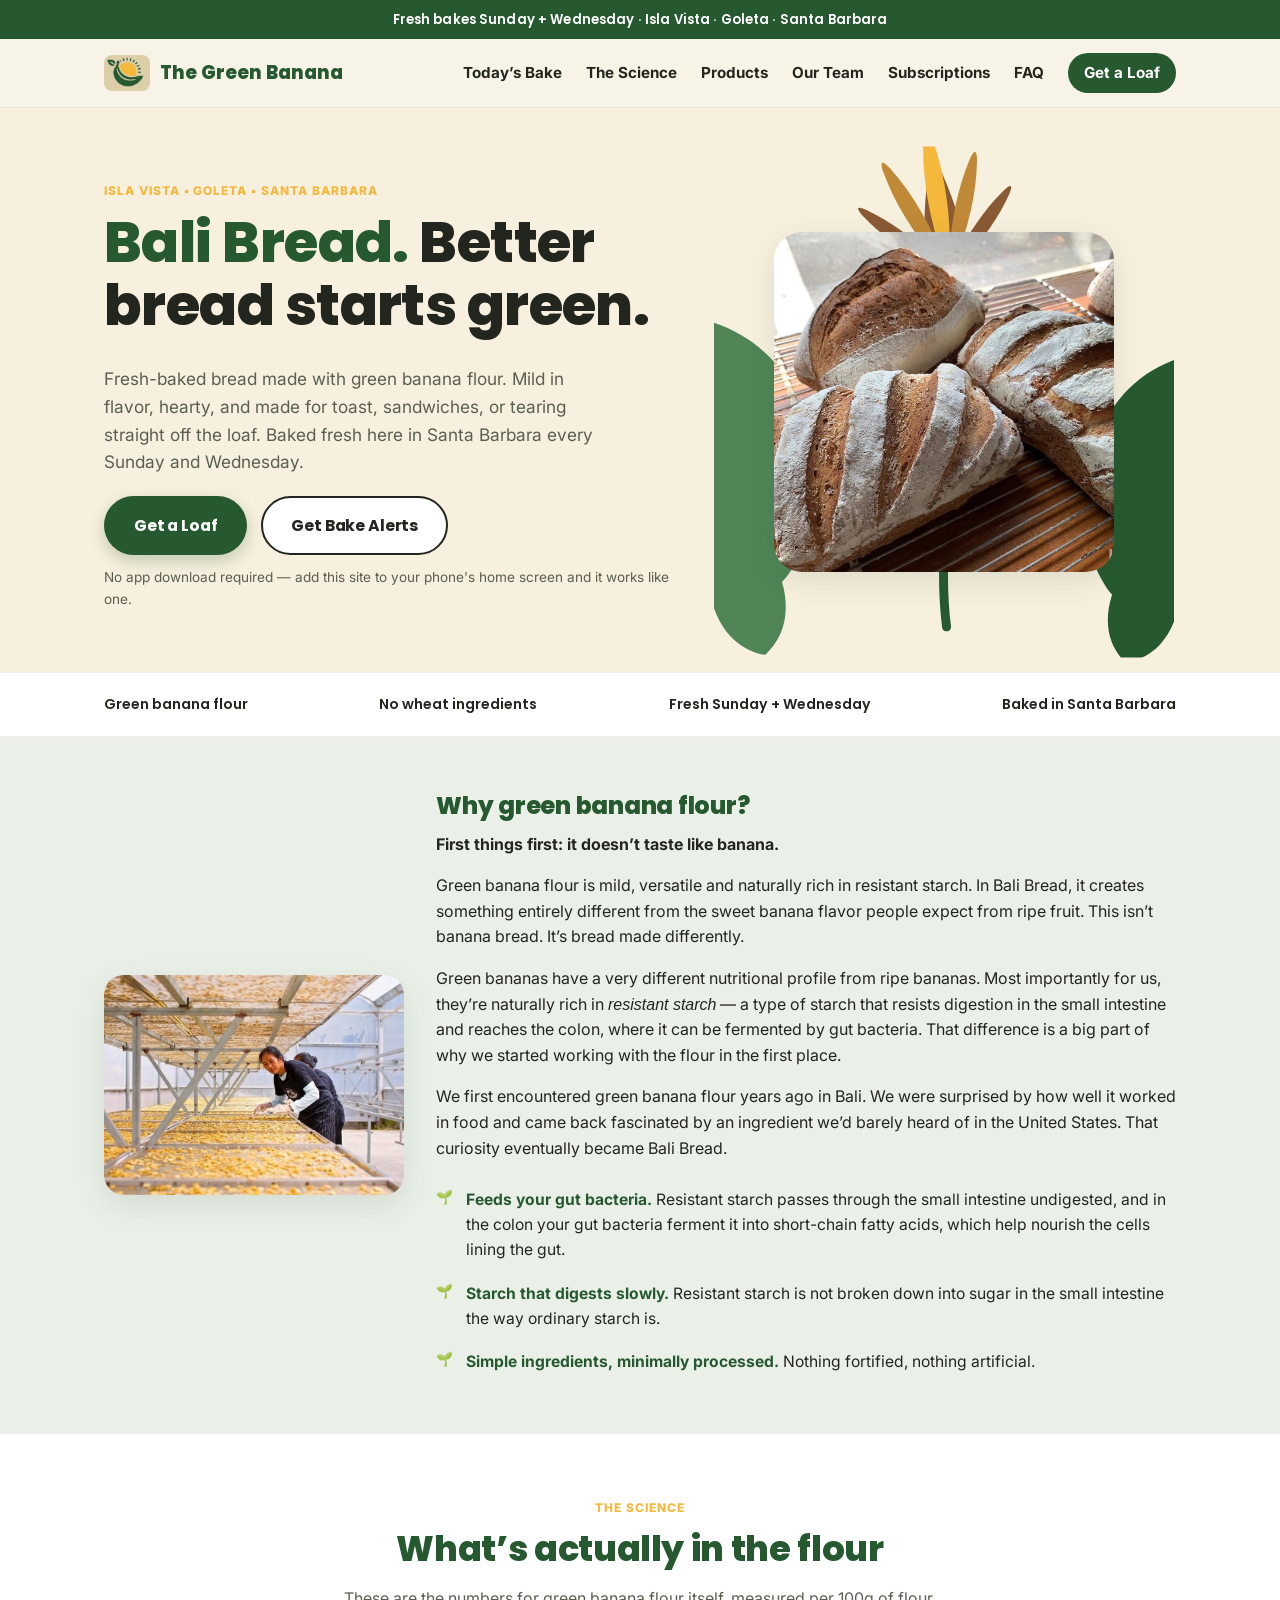
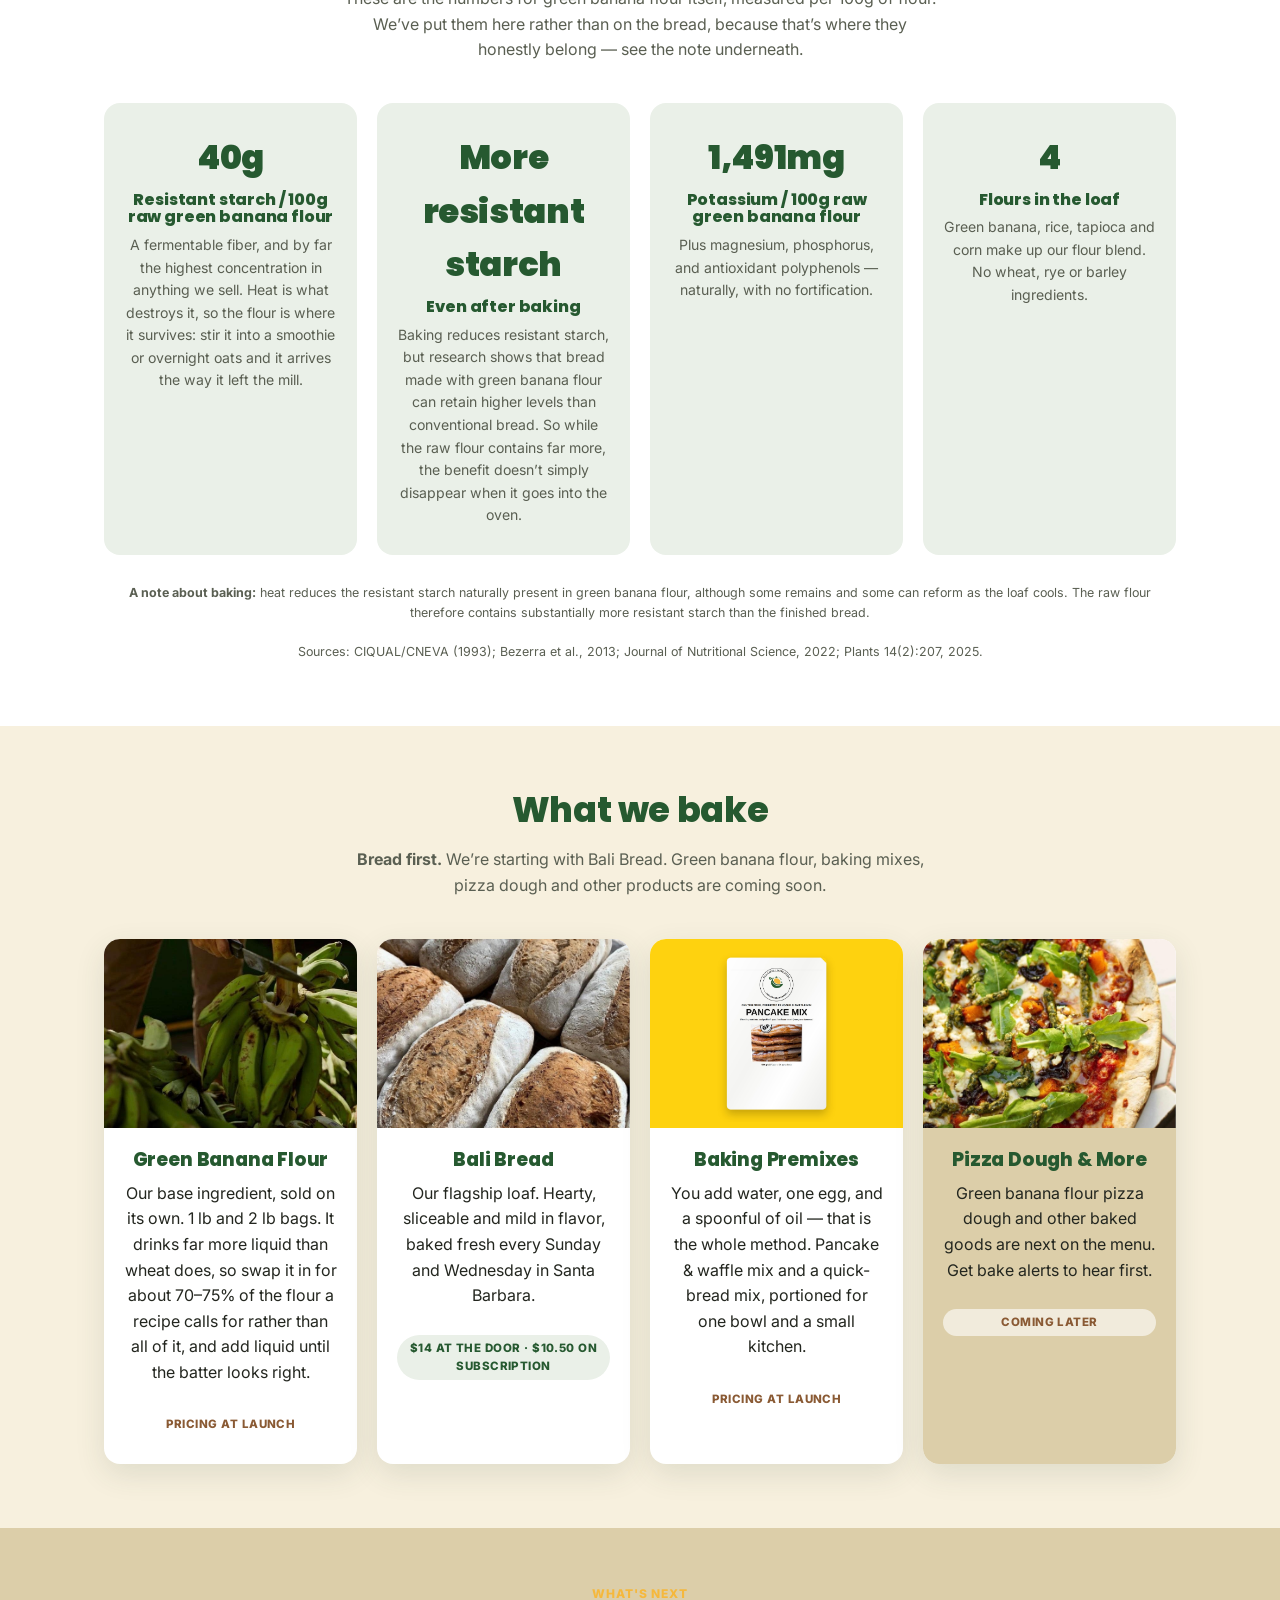
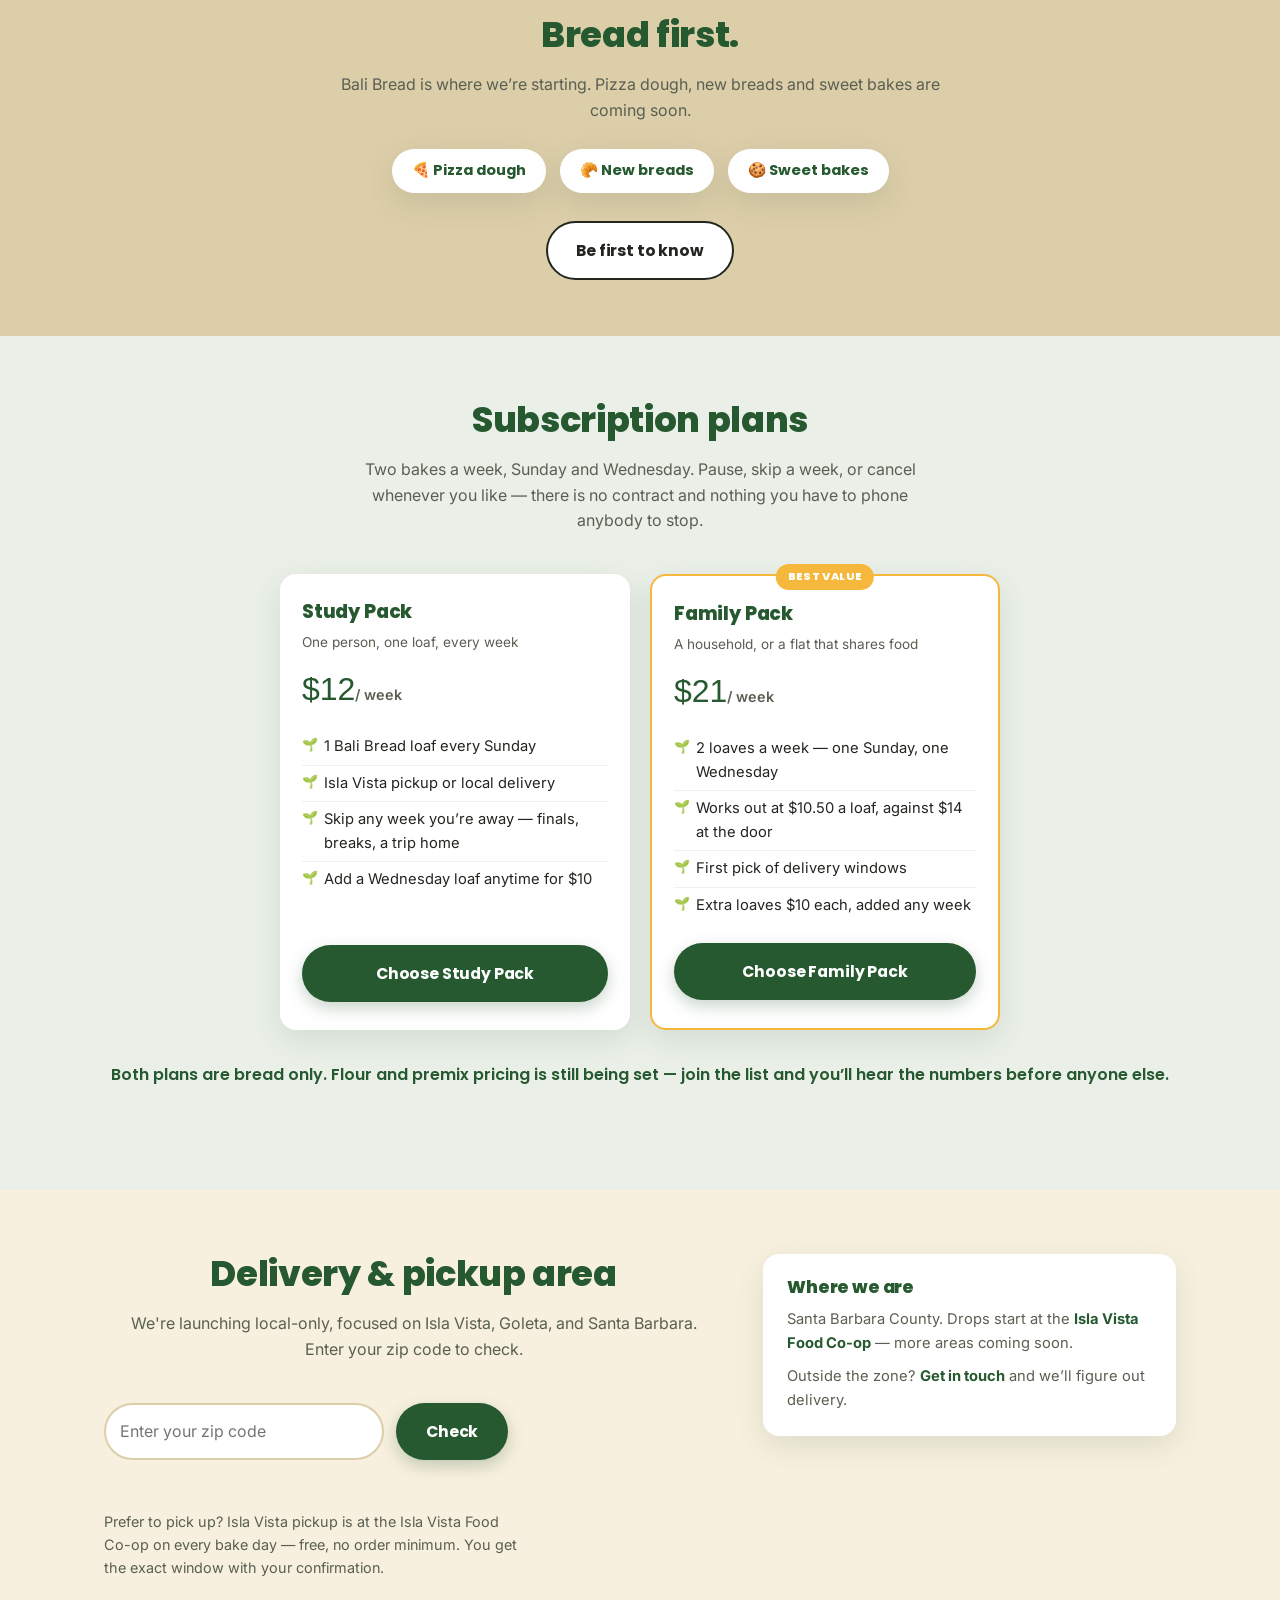
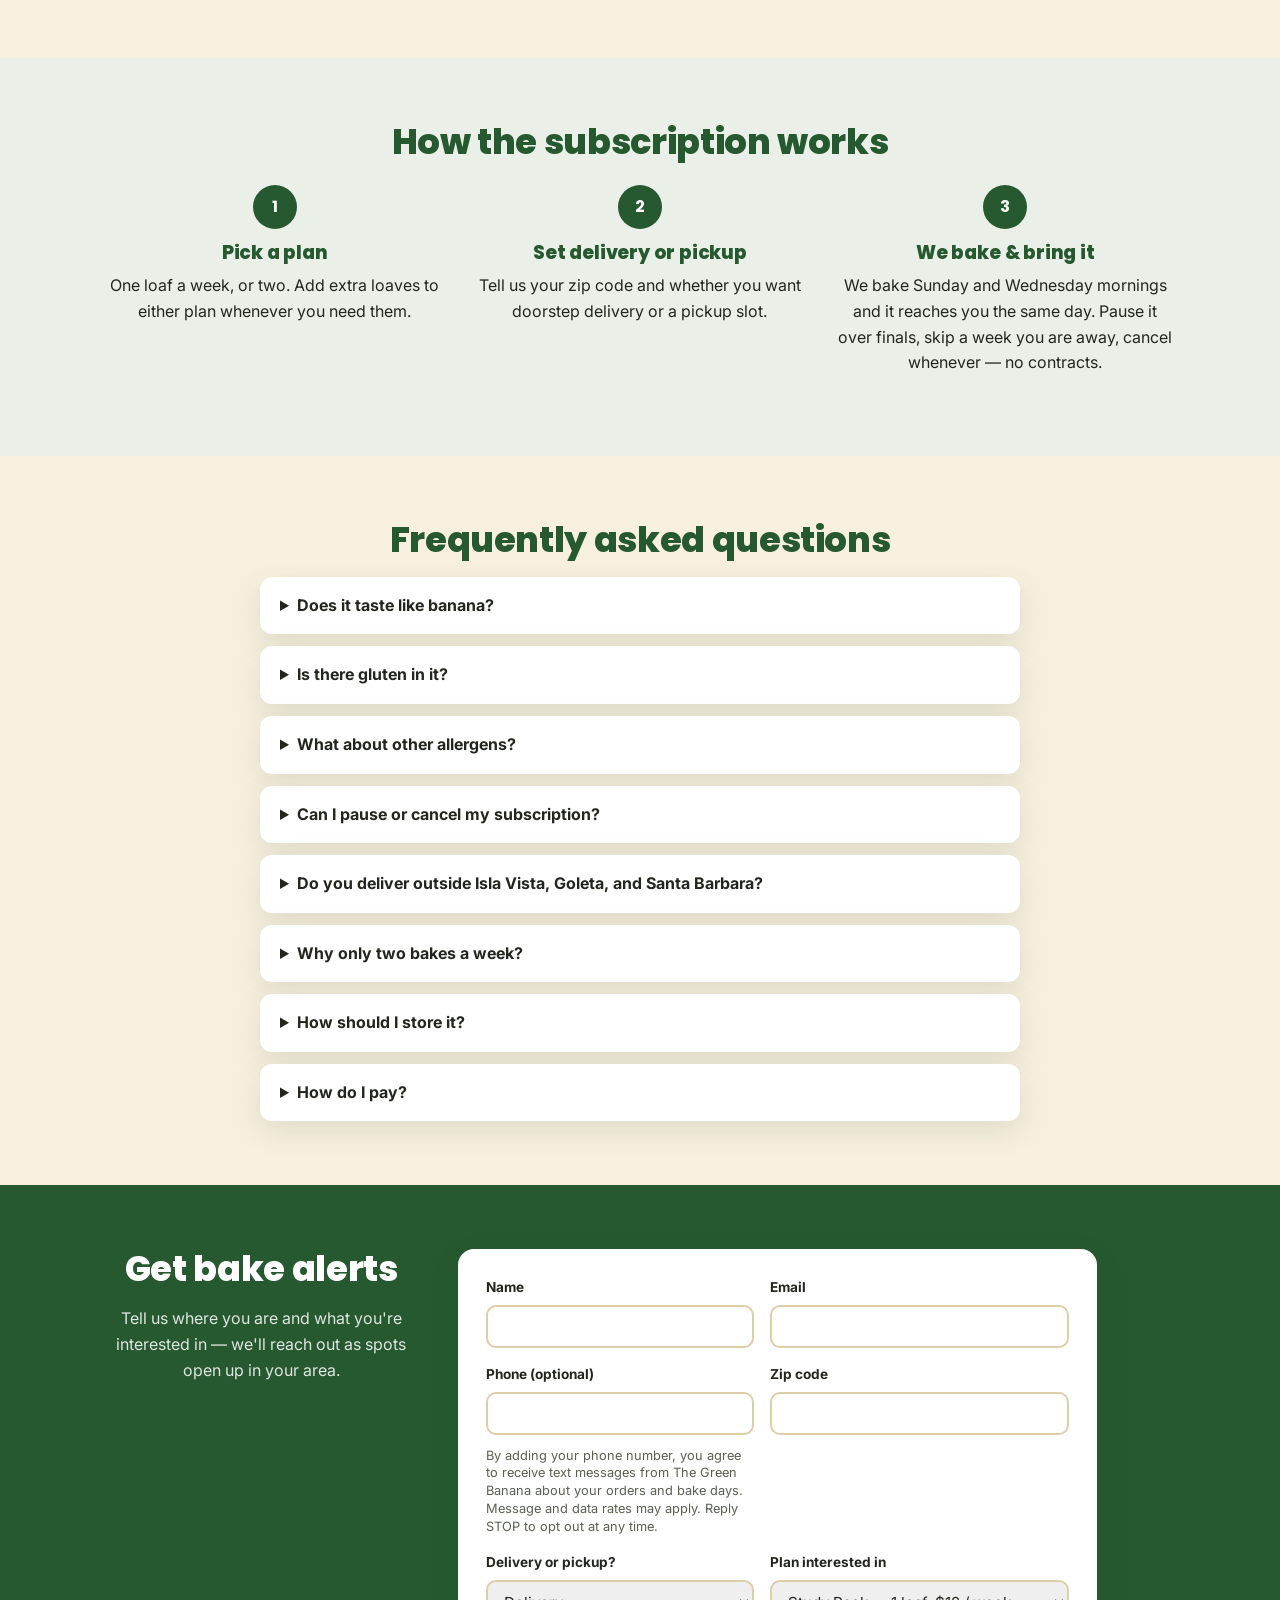
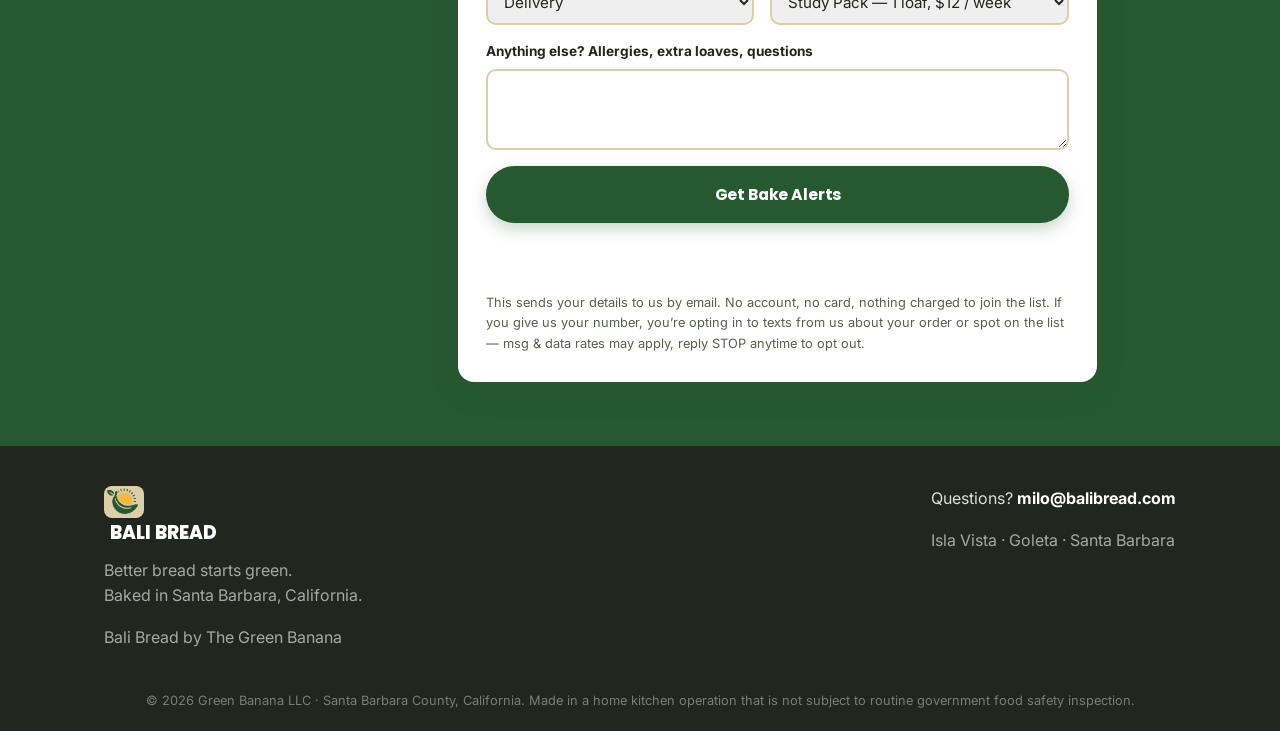
==== commit 441f3f64: "Language update site language update" ====
--- a/index.html
+++ b/index.html
@@ -4,7 +4,7 @@
 <meta charset="UTF-8">
 <meta name="viewport" content="width=device-width, initial-scale=1.0">
 <title>The Green Banana — Bali Bread &amp; Green Banana Flour, Delivered in IV, Goleta &amp; Santa Barbara</title>
-<meta name="description" content="Bali Bread — a wheat-free sandwich loaf built on green banana flour — plus flour and baking premixes. Baked Sundays and Wednesdays in Isla Vista, Goleta and Santa Barbara.">
+<meta name="description" content="Bali Bread — fresh-baked bread made with green banana flour. Baked Sunday and Wednesday in Santa Barbara for Isla Vista, Goleta and Santa Barbara.">
 <meta name="theme-color" content="#265930">
 <link rel="manifest" href="manifest.json">
 <link rel="icon" href="icons/icon-192.png">
@@ -23,7 +23,7 @@
 -->
 
 <div class="announce-bar">
-  Your Daily Bread on Demand: Local Deliveries and Drops Sundays &amp; Wednesdays &mdash; at the Isla Vista Food Co-op &mdash; join the list!
+  Fresh bakes Sunday + Wednesday &middot; Isla Vista &middot; Goleta &middot; Santa Barbara
 </div>
 
 <header class="site-header">
@@ -36,11 +36,10 @@
       <a href="drop.html">Today&rsquo;s Bake</a>
       <a href="#nutrition">The Science</a>
       <a href="#products">Products</a>
-      <a href="merch.html">Merch</a>
       <a href="team.html">Our Team</a>
       <a href="#plans">Subscriptions</a>
       <a href="#faq">FAQ</a>
-      <a href="#signup" class="nav-cta">Join the Waitlist</a>
+      <a href="drop.html" class="nav-cta">Get a Loaf</a>
     </nav>
     <button class="nav-toggle" id="navToggle" aria-label="Open menu" aria-expanded="false">
       <span></span><span></span><span></span>
@@ -55,15 +54,11 @@
     <div class="wrap hero-inner">
       <div class="hero-copy">
         <p class="eyebrow">Isla Vista &bull; Goleta &bull; Santa Barbara</p>
-        <h1>Meet <span class="accent">Bali Bread</span> &mdash; real bread, made from green bananas.</h1>
-        <p class="hero-sub">Picked green, dried, and milled before the starch has a chance to turn to sugar. We bake it into a wheat-free loaf daily for delivery and have dedicated drops twice a week, and we sell the flour and the premixes so you can explore the wonderful versatility of this flour yourself.</p>
-        <div class="hero-stat">
-          <span class="hero-stat-num">2&times;</span>
-          <span class="hero-stat-label">the resistant starch of a regular loaf &mdash; <a href="#nutrition">see the numbers</a></span>
-        </div>
+        <h1><span class="accent">Bali Bread.</span> Better bread starts green.</h1>
+        <p class="hero-sub">Fresh-baked bread made with green banana flour. Mild in flavor, hearty, and made for toast, sandwiches, or tearing straight off the loaf. Baked fresh here in Santa Barbara every Sunday and Wednesday.</p>
         <div class="hero-actions">
-          <a href="#plans" class="btn btn-primary">See Subscription Plans</a>
-          <a href="#signup" class="btn btn-ghost">Join the Waitlist</a>
+          <a href="drop.html" class="btn btn-primary">Get a Loaf</a>
+          <a href="#signup" class="btn btn-ghost">Get Bake Alerts</a>
         </div>
         <p class="hero-note">No app download required — add this site to your phone's home screen and it works like one.</p>
       </div>
@@ -91,10 +86,10 @@
   <!-- BENEFIT STRIP -->
   <section class="benefits">
     <div class="wrap benefits-inner">
-      <div class="benefit"><span class="benefit-icon" aria-hidden="true">🌱</span>Real green banana flour</div>
-      <div class="benefit"><span class="benefit-icon" aria-hidden="true">📍</span>Baked local, no weird preservatives or fillers</div>
-      <div class="benefit"><span class="benefit-icon" aria-hidden="true">🗓️</span>Fresh Sundays &amp; Wednesdays</div>
-      <div class="benefit"><span class="benefit-icon" aria-hidden="true">🚲</span>IV &middot; Goleta &middot; Santa Barbara</div>
+      <div class="benefit">Green banana flour</div>
+      <div class="benefit">No wheat ingredients</div>
+      <div class="benefit">Fresh Sunday + Wednesday</div>
+      <div class="benefit">Baked in Santa Barbara</div>
     </div>
   </section>
 
@@ -106,17 +101,15 @@
       </div>
       <div class="story-copy">
         <h2>Why green banana flour?</h2>
-        <p>A banana is mostly starch before it ripens and mostly sugar after. Harvest it green, dry it, and mill it, and you catch it on the starch side of that line. A large share of what you get is <em>resistant starch</em> &mdash; starch your small intestine cannot break down, so it reaches the colon intact and feeds the bacteria living there instead of feeding you. The flour itself is pale, fine, and faintly sweet until baked. It is not a wheat substitute and it does not pretend to be one.</p>
-        <p>We first came to green banana flour in Bali, Indonesia, after Milo was laid low by protozoa, picked up from unwashed fruit or a bad hold-down surfing at Canggu. Our friends there prescribed three things: Pocari Sweat, activated charcoal and green banana flour. We had never heard of it, though much of the world treats it as an everyday superfood. We learned to bake with it, and after half a decade of baking for friends and family we have a recipe list that could run a whole menu on this one flour &mdash; sourdough, pizza, buns, pancakes, waffles and more.</p>
+        <p><strong>First things first: it doesn&rsquo;t taste like banana.</strong></p>
+        <p>Green banana flour is mild, versatile and naturally rich in resistant starch. In Bali Bread, it creates something entirely different from the sweet banana flavor people expect from ripe fruit. This isn&rsquo;t banana bread. It&rsquo;s bread made differently.</p>
+        <p>Green bananas have a very different nutritional profile from ripe bananas. Most importantly for us, they&rsquo;re naturally rich in <em>resistant starch</em> &mdash; a type of starch that resists digestion in the small intestine and reaches the colon, where it can be fermented by gut bacteria. That difference is a big part of why we started working with the flour in the first place.</p>
+        <p>We first encountered green banana flour years ago in Bali. We were surprised by how well it worked in food and came back fascinated by an ingredient we&rsquo;d barely heard of in the United States. That curiosity eventually became Bali Bread.</p>
         <ul class="benefit-points">
           <li><strong>Feeds your gut bacteria.</strong> Resistant starch passes through the small intestine undigested, and in the colon your gut bacteria ferment it into short-chain fatty acids, which help nourish the cells lining the gut.</li>
           <li><strong>Starch that digests slowly.</strong> Resistant starch is not broken down into sugar in the small intestine the way ordinary starch is.</li>
           <li><strong>Simple ingredients, minimally processed.</strong> Nothing fortified, nothing artificial.</li>
         </ul>
-        <blockquote class="pull-quote">
-          "We wanted bread you'd actually want to eat, not another poison disguised at the store."
-          <span class="pull-quote-attr">— Milo, founder</span>
-        </blockquote>
       </div>
     </div>
   </section>
@@ -130,26 +123,26 @@
       <div class="nutrition-grid">
         <div class="nutrition-card">
           <span class="nutrition-stat">40g</span>
-          <h3>Resistant starch / 100g of flour</h3>
+          <h3>Resistant starch / 100g raw green banana flour</h3>
           <p>A fermentable fiber, and by far the highest concentration in anything we sell. Heat is what destroys it, so the flour is where it survives: stir it into a smoothie or overnight oats and it arrives the way it left the mill.</p>
         </div>
         <div class="nutrition-card">
-          <span class="nutrition-stat">2&times;</span>
-          <h3>Resistant starch, baked vs. ordinary bread</h3>
-          <p>A 2025 trial on banana-flour bread measured 2.56% resistant starch against 1.32% in a conventional control loaf. Roughly double &mdash; and still a modest number in absolute terms, which is exactly why we tell you to buy the flour if resistant starch is what you are after.</p>
+          <span class="nutrition-stat">More resistant starch</span>
+          <h3>Even after baking</h3>
+          <p>Baking reduces resistant starch, but research shows that bread made with green banana flour can retain higher levels than conventional bread. So while the raw flour contains far more, the benefit doesn&rsquo;t simply disappear when it goes into the oven.</p>
         </div>
         <div class="nutrition-card">
           <span class="nutrition-stat">1,491mg</span>
-          <h3>Potassium / 100g of flour</h3>
+          <h3>Potassium / 100g raw green banana flour</h3>
           <p>Plus magnesium, phosphorus, and antioxidant polyphenols — naturally, with no fortification.</p>
         </div>
         <div class="nutrition-card">
           <span class="nutrition-stat">4</span>
           <h3>Flours in the loaf</h3>
-          <p>Rice, green banana, tapioca and corn. That is the whole blend, and there is no wheat, rye or barley in it. We do not print the phrase &ldquo;gluten-free&rdquo; &mdash; in the US that is a regulated term meaning every batch tests under 20 parts per million. We bake it fresh here in Santa Barbara. If you have celiac disease, that distinction is the one that matters, and you should hear it from us.</p>
-        </div>
-      </div>
-      <p class="nutrition-source"><strong>An honest note about baking.</strong> Resistant starch in green bananas is the RS2 type, and RS2 is not heat-stable &mdash; a good deal of it converts during baking, and some re-forms as the loaf cools. So the numbers above describe the flour, not a slice of bread. If resistant starch is what you&rsquo;re after, buy the flour and use it unbaked. If you want bread that happens to be made of something better than refined wheat, buy the loaf. We&rsquo;d rather tell you that than let you assume.<br><br>Sources: CIQUAL/CNEVA (1993); Bezerra et al., 2013; Journal of Nutritional Science, 2022; Plants 14(2):207, 2025.</p>
+          <p>Green banana, rice, tapioca and corn make up our flour blend. No wheat, rye or barley ingredients.</p>
+        </div>
+      </div>
+      <p class="nutrition-source"><strong>A note about baking:</strong> heat reduces the resistant starch naturally present in green banana flour, although some remains and some can reform as the loaf cools. The raw flour therefore contains substantially more resistant starch than the finished bread.<br><br>Sources: CIQUAL/CNEVA (1993); Bezerra et al., 2013; Journal of Nutritional Science, 2022; Plants 14(2):207, 2025.</p>
     </div>
   </section>
 
@@ -157,7 +150,7 @@
   <section id="products" class="products">
     <div class="wrap">
       <h2 class="section-title">What we bake</h2>
-      <p class="section-sub">Flour, loaves, and premixes to start with. Pizza and the other bases follow.</p>
+      <p class="section-sub"><strong>Bread first.</strong> We&rsquo;re starting with Bali Bread. Green banana flour, baking mixes, pizza dough and other products are coming soon.</p>
 
       <div class="product-grid">
         <article class="product-card">
@@ -173,7 +166,7 @@
           <div class="product-photo"><img src="images/product-bali-bread.jpg" alt="Bali Bread loaves, sliced, showing the crumb"></div>
           <div class="product-card-body">
             <h3>Bali Bread</h3>
-            <p>Our flagship loaf. Rustic, properly sandwich-shaped, and baked on Sunday and Wednesday mornings so nothing we hand you is more than three days old.</p>
+            <p>Our flagship loaf. Hearty, sliceable and mild in flavor, baked fresh every Sunday and Wednesday in Santa Barbara.</p>
             <span class="tag">$14 at the door &middot; $10.50 on subscription</span>
           </div>
         </article>
@@ -191,7 +184,7 @@
           <div class="product-photo"><img src="images/product-pizza-soon.jpg" alt="Green banana flour pizza crust topped with arugula and squash"></div>
           <div class="product-card-body">
             <h3>Pizza Dough &amp; More</h3>
-            <p>Green banana flour pizza dough and other baked goods are next on the menu. Join the waitlist to hear first.</p>
+            <p>Green banana flour pizza dough and other baked goods are next on the menu. Get bake alerts to hear first.</p>
             <span class="tag tag-soon">Coming later</span>
           </div>
         </article>
@@ -203,8 +196,8 @@
   <section class="more-soon">
     <div class="wrap more-soon-inner">
       <p class="eyebrow eyebrow--center">What's Next</p>
-      <h2 class="section-title">Bali Bread is just the start.</h2>
-      <p class="section-sub">One flour turns out to do a great deal more than bread. We are working our way through the list, one bake at a time.</p>
+      <h2 class="section-title">Bread first.</h2>
+      <p class="section-sub">Bali Bread is where we&rsquo;re starting. Pizza dough, new breads and sweet bakes are coming soon.</p>
       <div class="soon-chips">
         <span class="soon-chip">🍕 Pizza dough</span>
         <span class="soon-chip">🥐 New breads</span>
@@ -228,9 +221,9 @@
           <p class="plan-price">$12<span>/ week</span></p>
           <ul class="plan-features">
             <li>1 Bali Bread loaf every Sunday</li>
-            <li>Isla Vista pickup point, or delivery on the route</li>
+            <li>Isla Vista pickup or local delivery</li>
             <li>Skip any week you&rsquo;re away &mdash; finals, breaks, a trip home</li>
-            <li>Add a Wednesday loaf any week for $10</li>
+            <li>Add a Wednesday loaf anytime for $10</li>
           </ul>
           <button class="btn btn-primary plan-btn" data-plan-name="Study Pack">Choose Study Pack</button>
         </article>
@@ -271,7 +264,7 @@
       </div>
       <div class="delivery-zones" aria-hidden="true">
         <h3>Where we are</h3>
-        <p class="delivery-zones-copy">Santa Barbara County. Drops start at the <strong>Isla Vista Food Co-op</strong> &mdash; more areas coming as we grow.</p>
+        <p class="delivery-zones-copy">Santa Barbara County. Drops start at the <strong>Isla Vista Food Co-op</strong> &mdash; more areas coming soon.</p>
         <p class="delivery-zones-copy delivery-zones-call">Outside the zone? <a href="#signup">Get in touch</a> and we&rsquo;ll figure out delivery.</p>
       </div>
     </div>
@@ -307,8 +300,12 @@
       <h2 class="section-title">Frequently asked questions</h2>
       <div class="faq-list">
         <details>
+          <summary>Does it taste like banana?</summary>
+          <p>No. Green banana flour doesn&rsquo;t have the sweetness or familiar banana flavor of ripe fruit. Bali Bread tastes like bread &mdash; not banana bread.</p>
+        </details>
+        <details>
           <summary>Is there gluten in it?</summary>
-          <p>No wheat, no rye, no barley, in anything we make. The flour blend is rice, green banana, tapioca and corn. What we deliberately do not print is the phrase &ldquo;gluten-free&rdquo; &mdash; in the United States that phrase is regulated, and it means every batch has been laboratory-tested below 20 parts per million. We bake it fresh here in Santa Barbara, and we do not lab-test batches, so the phrase is not ours to use. If you have celiac disease, read this as bread made without gluten grains, not as certified gluten-free bread. That difference is small on paper and large in a hospital.</p>
+          <p>Bali Bread contains no wheat, rye or barley ingredients. Our current Santa Barbara kitchen is not a dedicated certified gluten-free facility, so we cannot guarantee against cross-contact. If you have celiac disease or a serious allergy, please contact us before ordering.</p>
         </details>
         <details>
           <summary>What about other allergens?</summary>
@@ -320,15 +317,15 @@
         </details>
         <details>
           <summary>Do you deliver outside Isla Vista, Goleta, and Santa Barbara?</summary>
-          <p>Not yet. We're starting hyper-local so every loaf is fresh. Join the waitlist and tell us your area — expansion plans will follow demand.</p>
+          <p>Not yet. We're starting hyper-local so every loaf is fresh. Sign up for bake alerts and tell us your area — expansion plans will follow demand.</p>
         </details>
         <details>
           <summary>Why only two bakes a week?</summary>
-          <p>Gluten is the protein network that gives ordinary bread its structure, and it is part of what keeps a supermarket loaf soft for a week. Without it, the starch in the crumb recrystallises quickly &mdash; bakers call it retrogradation &mdash; and the loaf firms up inside three or four days. Baking Sunday and Wednesday means nothing we hand you is older than that. Day three is still very good toast.</p>
+          <p>Because fresh bread is better bread. We&rsquo;re starting small, baking to demand and keeping the time between oven and customer as short as possible. Sunday and Wednesday keep the bread fresh without baking more than Santa Barbara actually wants.</p>
         </details>
         <details>
           <summary>How should I store it?</summary>
-          <p>On the counter, in its bag, for two days. After that, slice the loaf and freeze it, then toast the slices from frozen. Do not put it in the fridge. Just above freezing is the temperature range where starch recrystallises fastest, so a refrigerator is the quickest way to stale bread there is.</p>
+          <p>Keep it on the counter in its bag for up to two days. After that, slice and freeze it, then toast straight from frozen. Skip the refrigerator &mdash; it makes bread stale faster.</p>
         </details>
         <details>
           <summary>How do I pay?</summary>
@@ -342,7 +339,7 @@
   <section id="signup" class="signup">
     <div class="wrap signup-inner">
       <div>
-        <h2 class="section-title">Join the waitlist</h2>
+        <h2 class="section-title">Get bake alerts</h2>
         <p class="section-sub">Tell us where you are and what you're interested in — we'll reach out as spots open up in your area.</p>
       </div>
       <form id="signupForm" class="signup-form">
@@ -384,7 +381,7 @@
           <label for="notesInput">Anything else? Allergies, extra loaves, questions</label>
           <textarea id="notesInput" name="notes" rows="3"></textarea>
         </div>
-        <button type="submit" class="btn btn-primary form-submit">Join the Waitlist</button>
+        <button type="submit" class="btn btn-primary form-submit">Get Bake Alerts</button>
         <p id="signupStatus" class="signup-status" role="status"></p>
         <p class="signup-fineprint">This sends your details to us by email. No account, no card, nothing charged to join the list. If you give us your number, you&rsquo;re opting in to texts from us about your order or spot on the list &mdash; msg &amp; data rates may apply, reply STOP anytime to opt out.</p>
       </form>
@@ -397,8 +394,9 @@
   <div class="wrap footer-inner">
     <div>
       <img class="logo-mark logo-mark--footer" src="images/logo.png" alt="The Green Banana logo">
-      <span class="logo-text">The Green Banana</span>
-      <p class="footer-tag">Green banana flour bread &amp; premixes, baked local to the South Coast.</p>
+      <span class="logo-text">BALI BREAD</span>
+      <p class="footer-tag">Better bread starts green.<br>Baked in Santa Barbara, California.</p>
+      <p class="footer-tag">Bali Bread by The Green Banana</p>
     </div>
     <div class="footer-contact">
       <p>Questions? <a href="mailto:milo@balibread.com">milo@balibread.com</a></p>
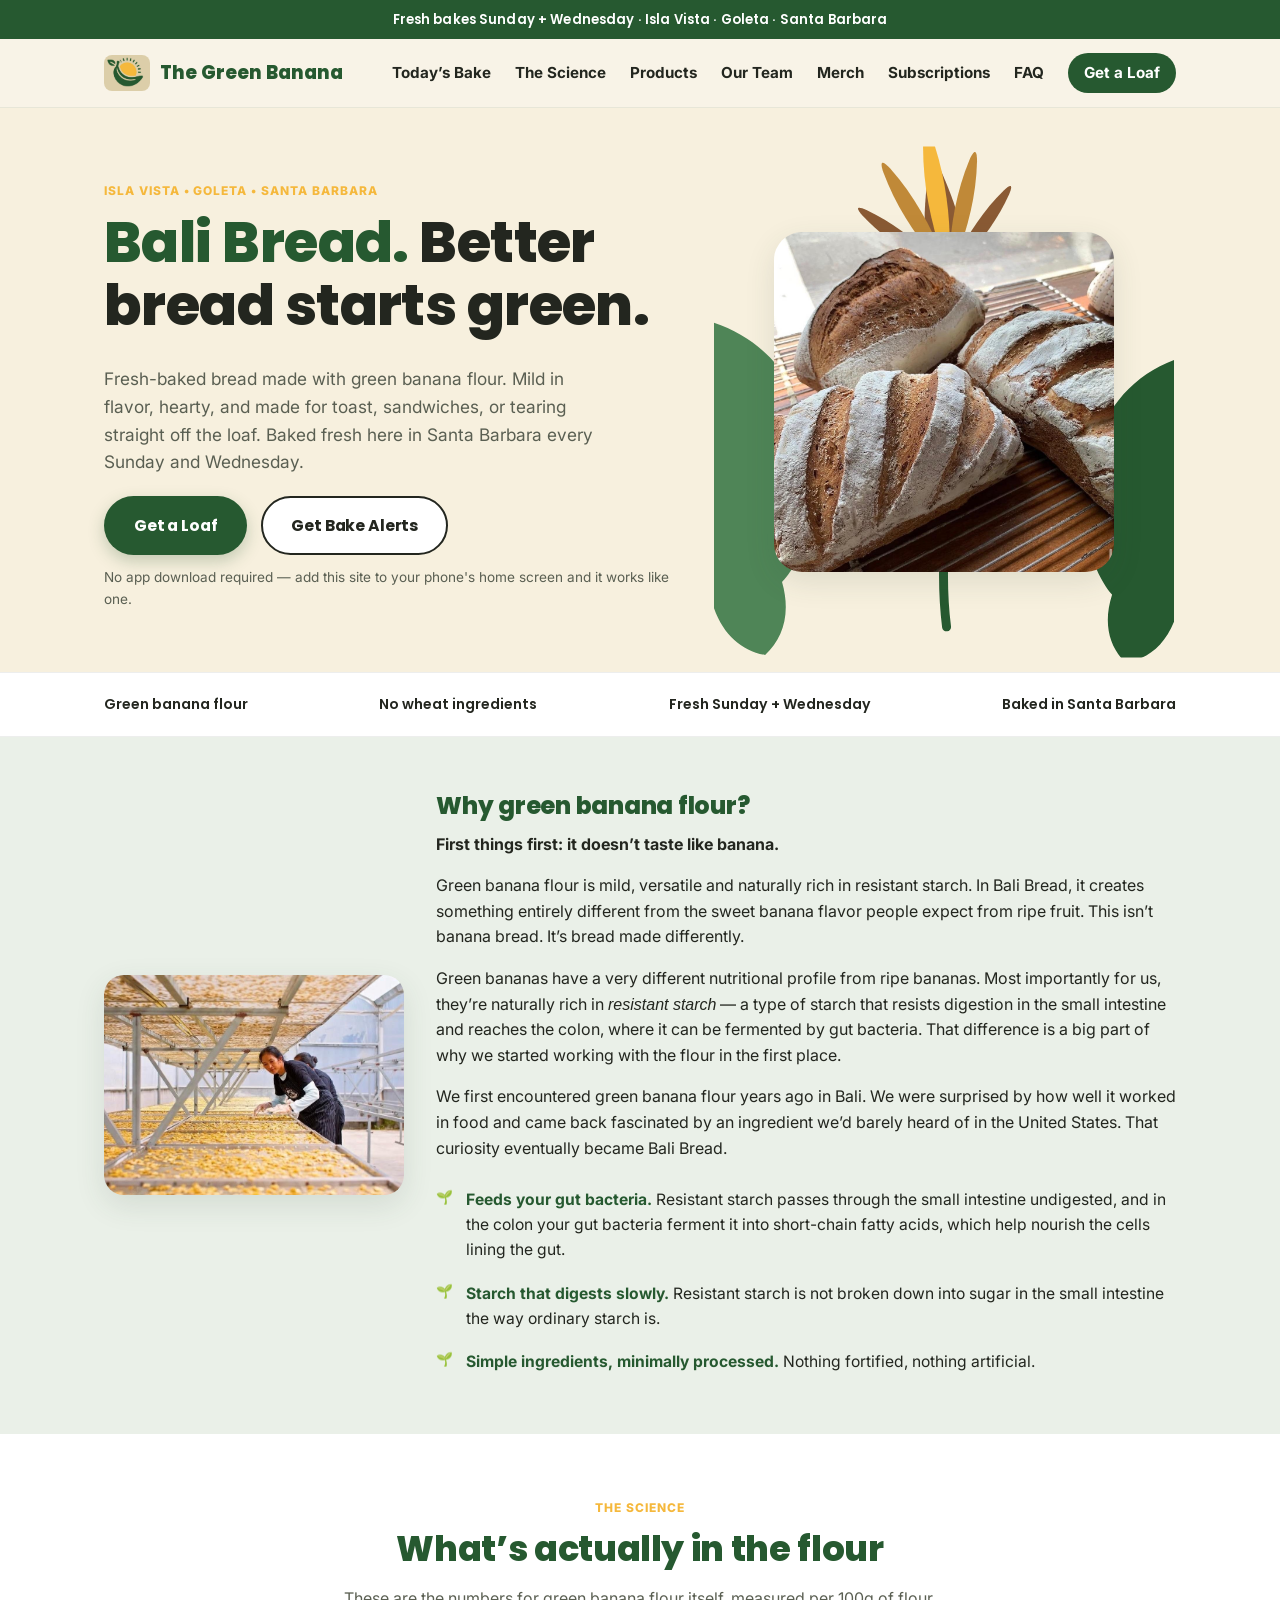
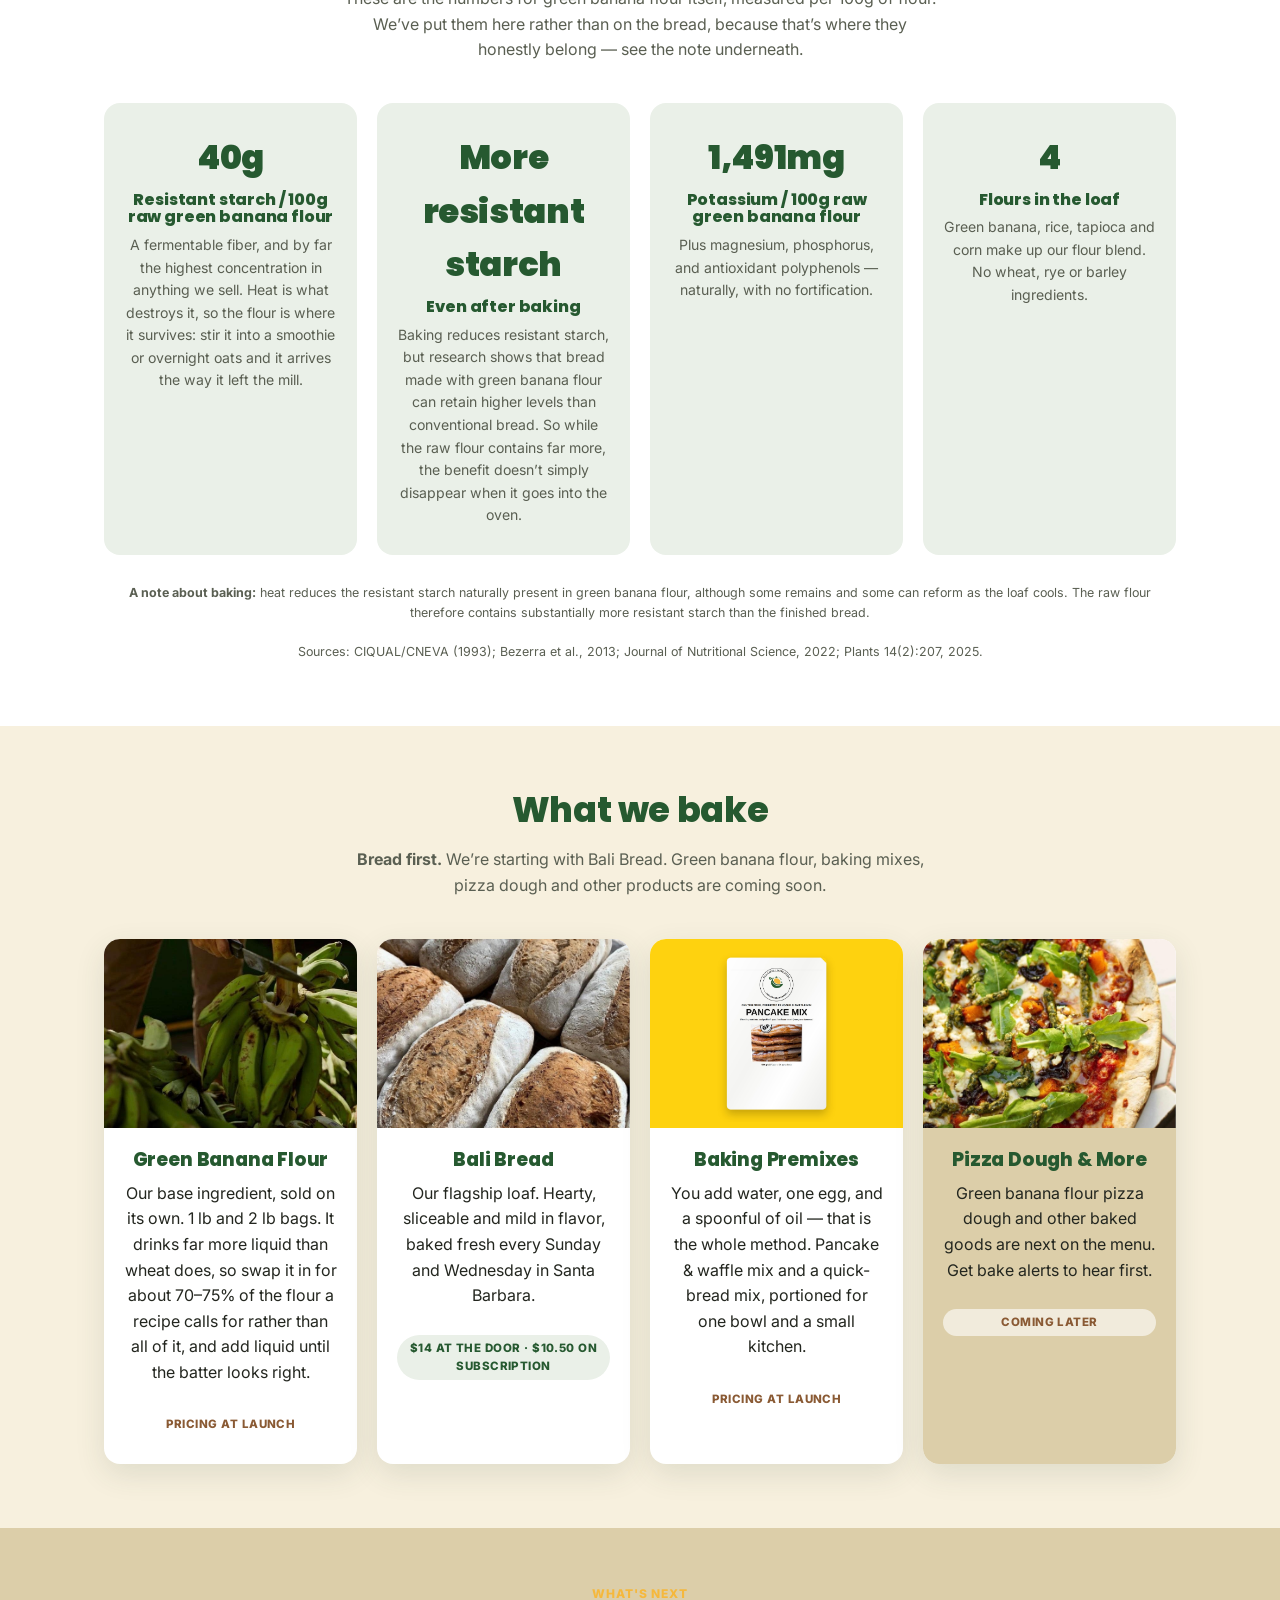
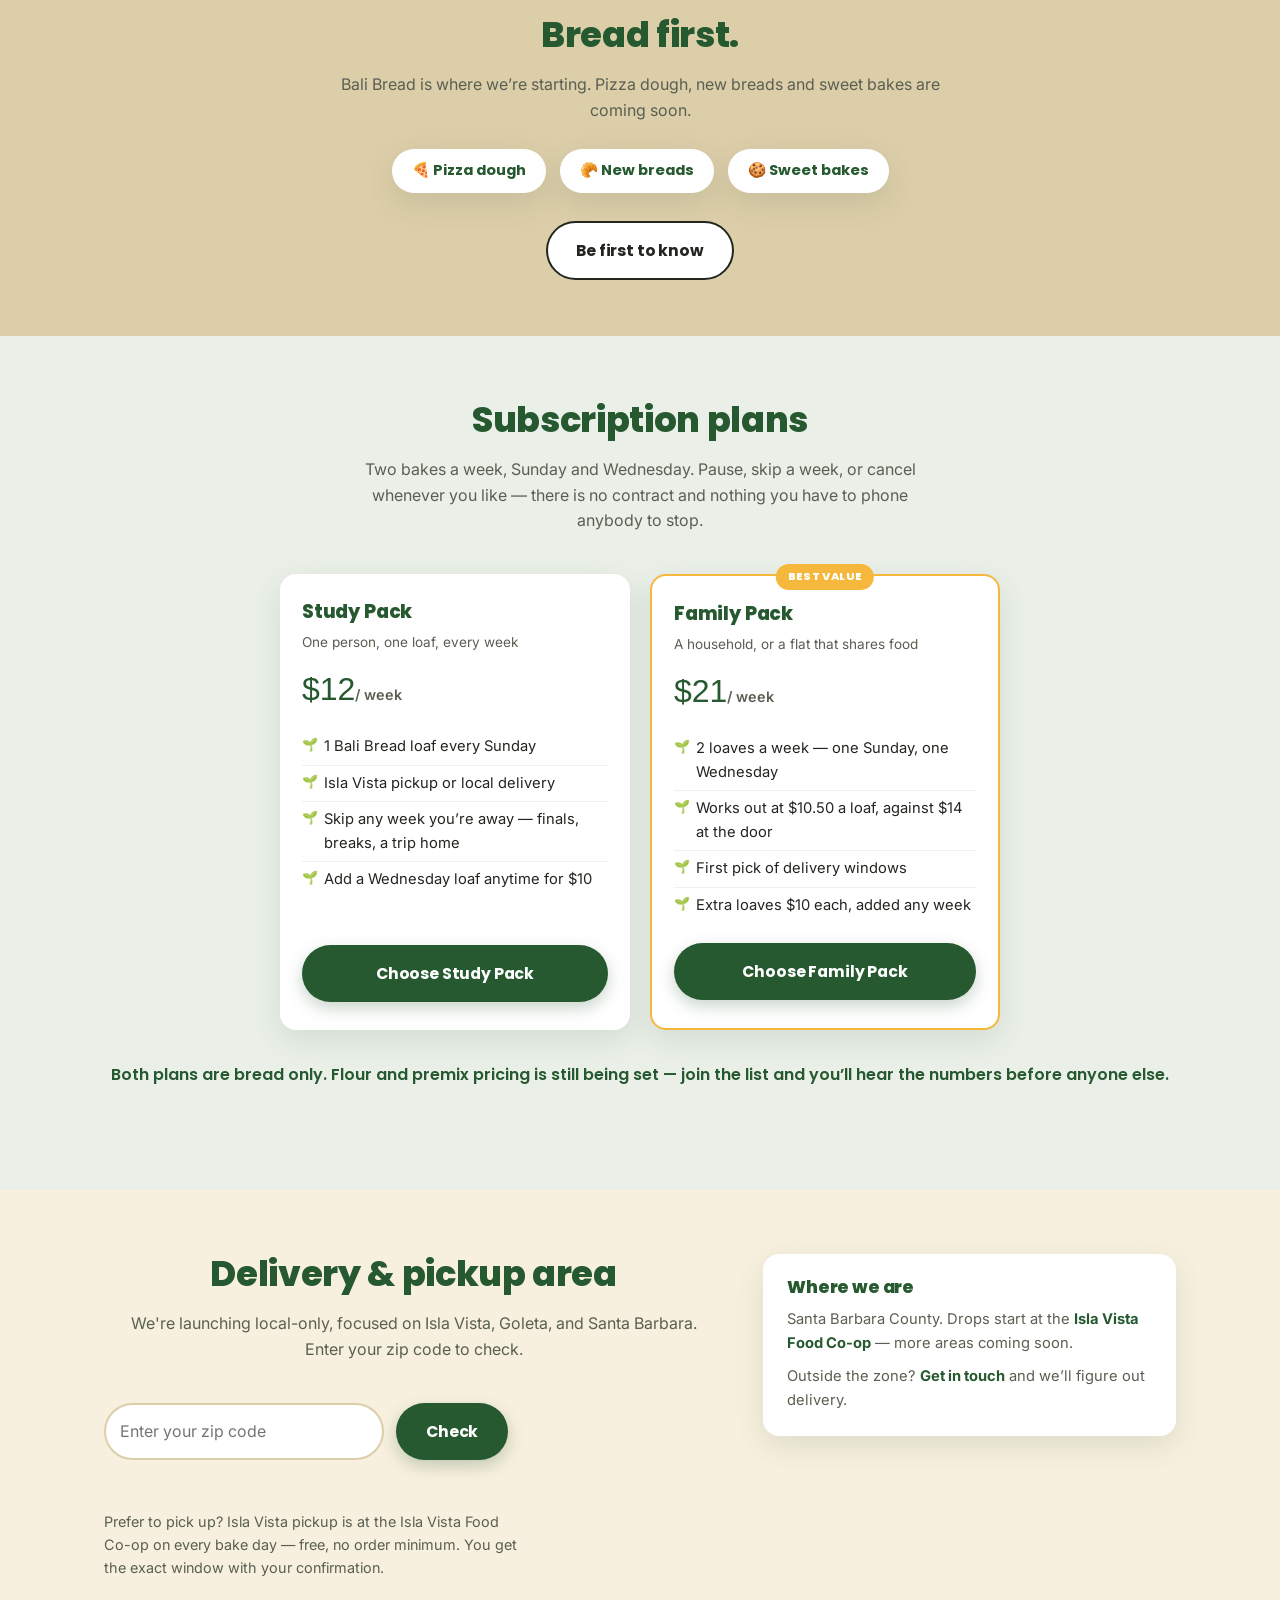
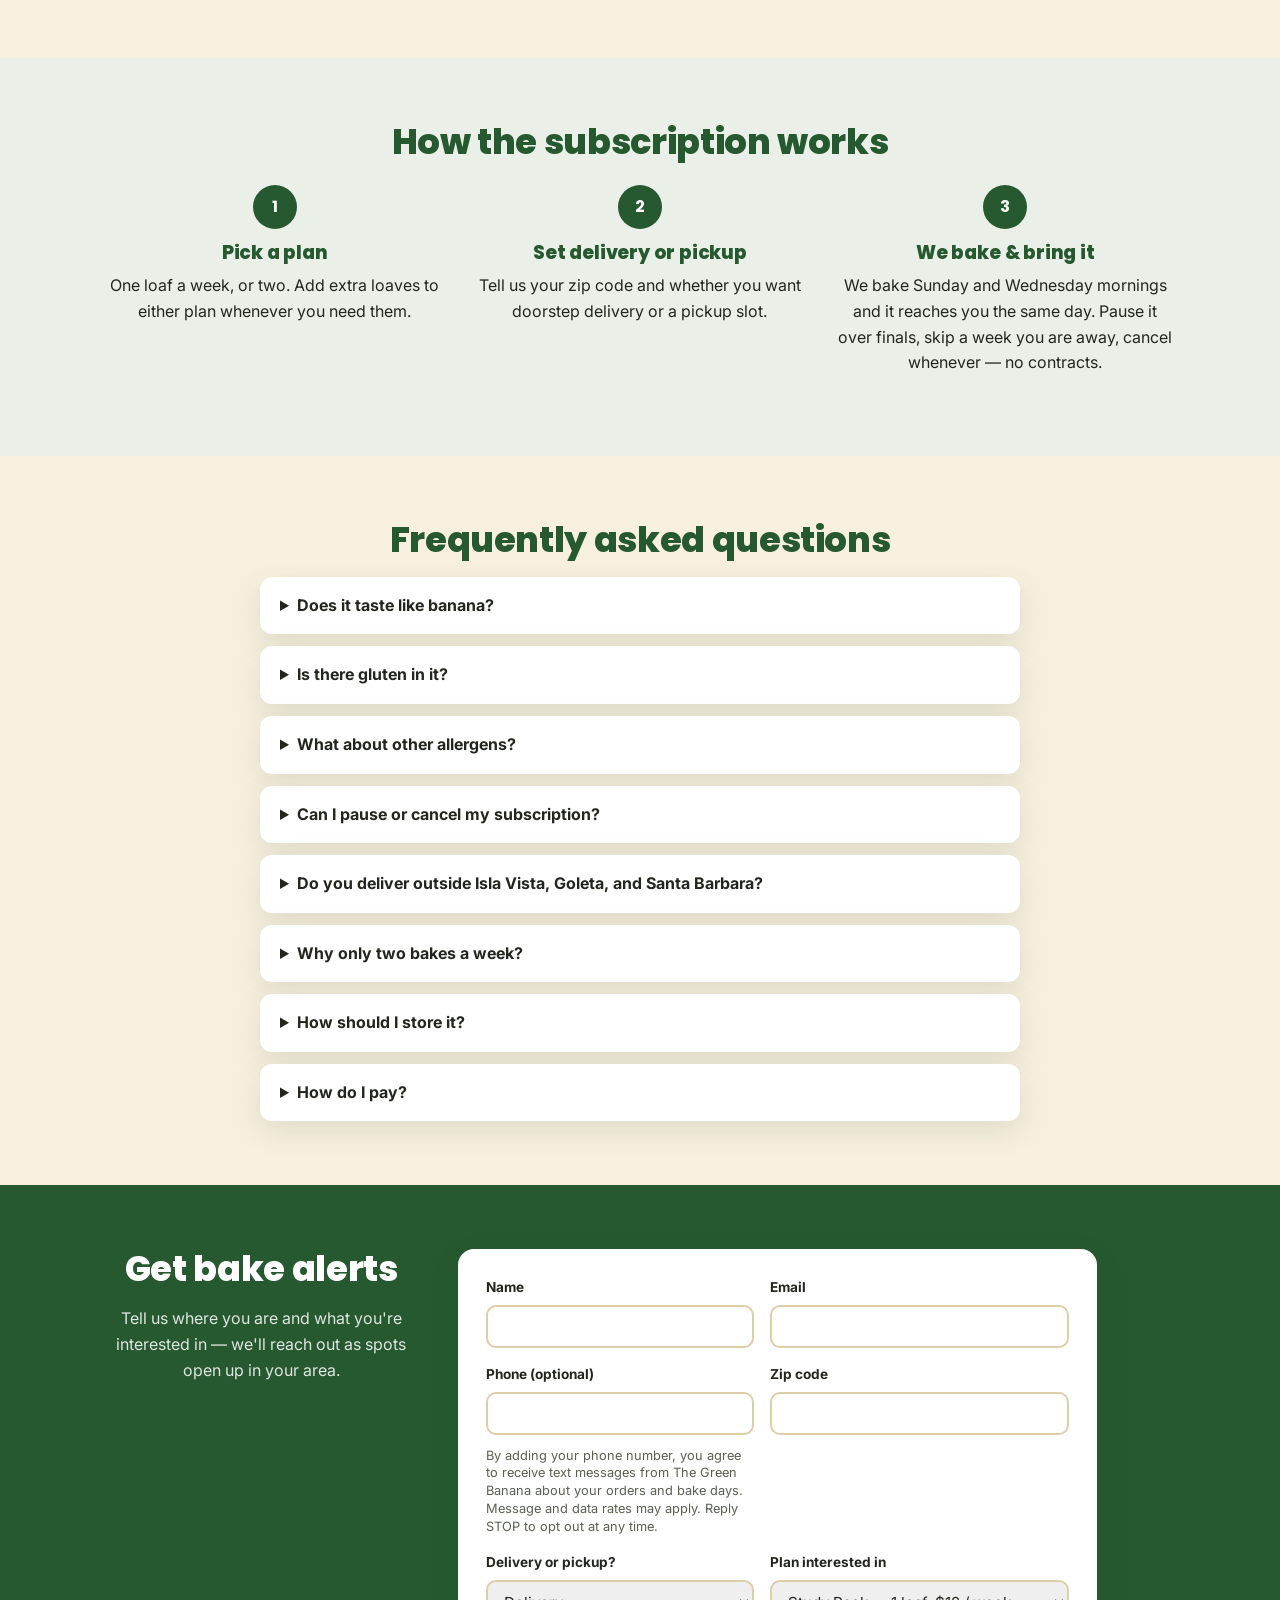
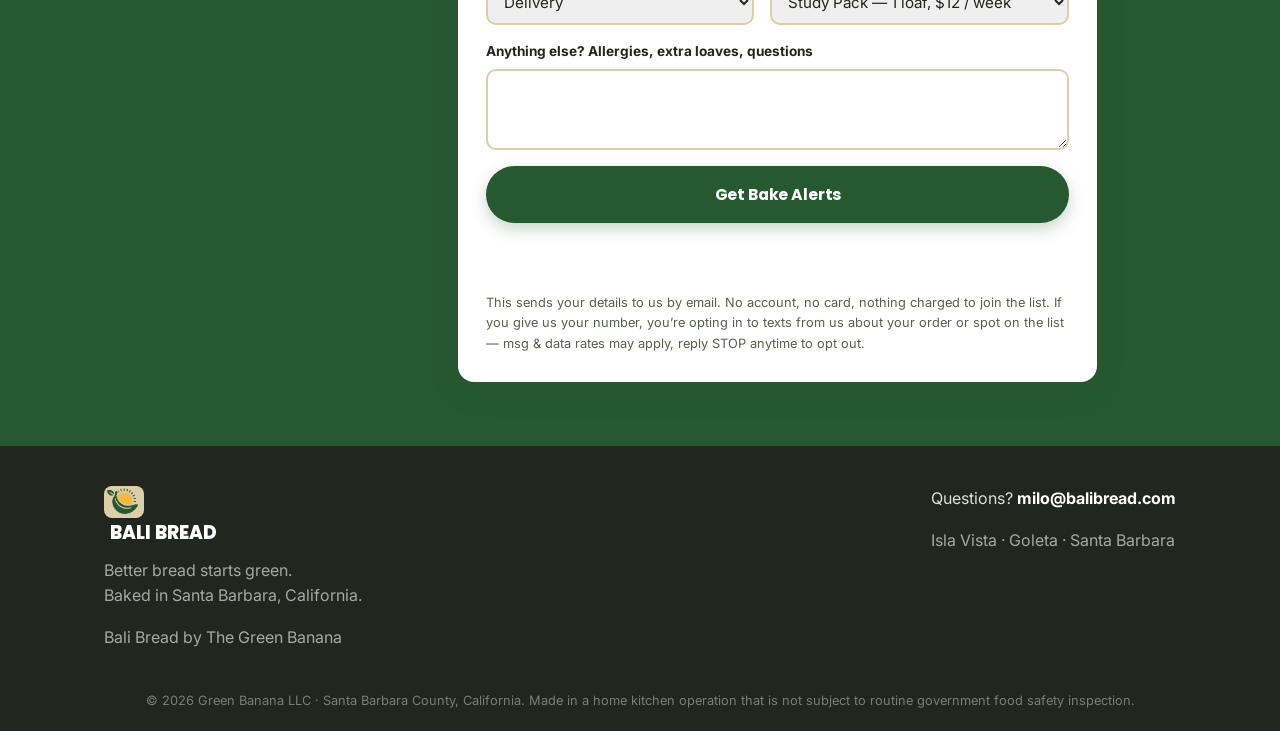
==== commit 8f15f1d4: "team and photo update daniel and story" ====
--- a/index.html
+++ b/index.html
@@ -37,6 +37,7 @@
       <a href="#nutrition">The Science</a>
       <a href="#products">Products</a>
       <a href="team.html">Our Team</a>
+      <a href="merch.html">Merch</a>
       <a href="#plans">Subscriptions</a>
       <a href="#faq">FAQ</a>
       <a href="drop.html" class="nav-cta">Get a Loaf</a>
@@ -306,6 +307,7 @@
         <details>
           <summary>Is there gluten in it?</summary>
           <p>Bali Bread contains no wheat, rye or barley ingredients. Our current Santa Barbara kitchen is not a dedicated certified gluten-free facility, so we cannot guarantee against cross-contact. If you have celiac disease or a serious allergy, please contact us before ordering.</p>
+          <img src="images/cant-eat-gluten.jpg" alt="Can't eat gluten? That's okay! A cartoon banana in sunglasses" style="display:block;width:100%;max-width:280px;margin:14px auto 4px;border-radius:12px;">
         </details>
         <details>
           <summary>What about other allergens?</summary>
